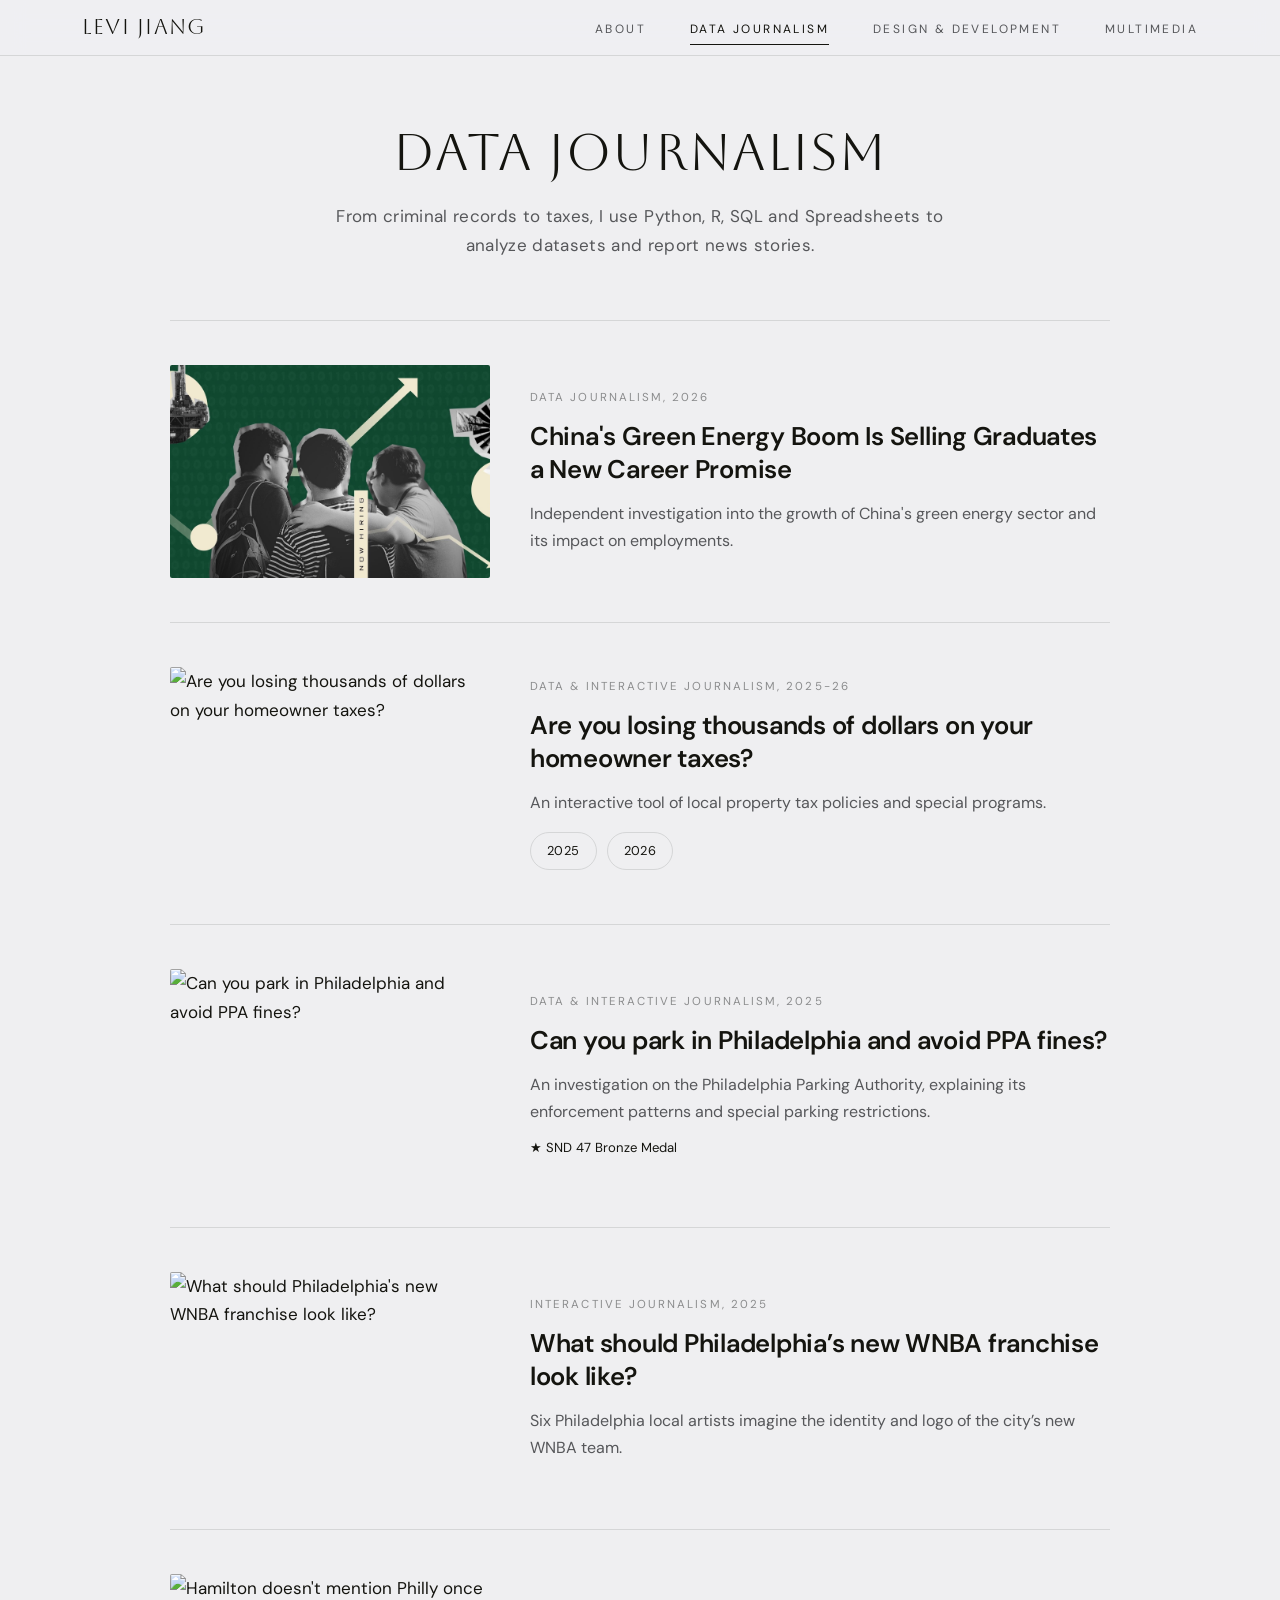
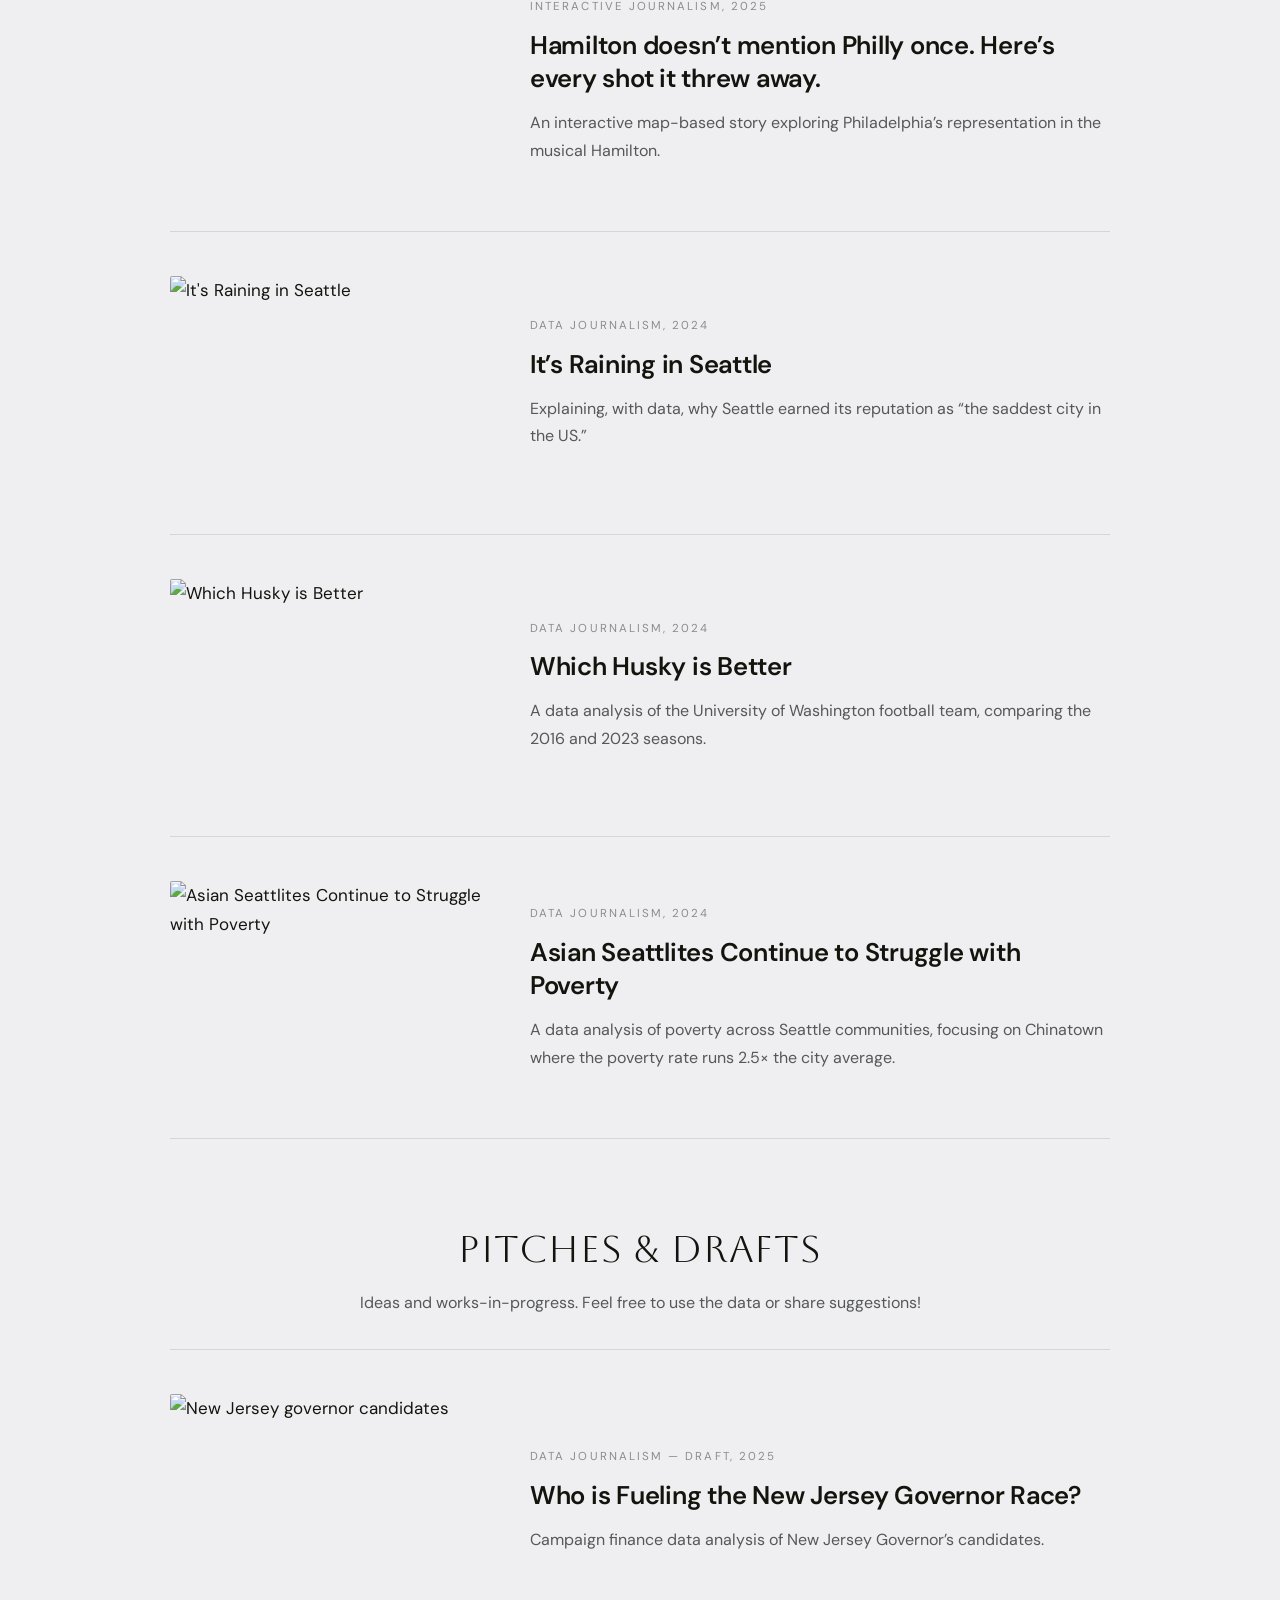
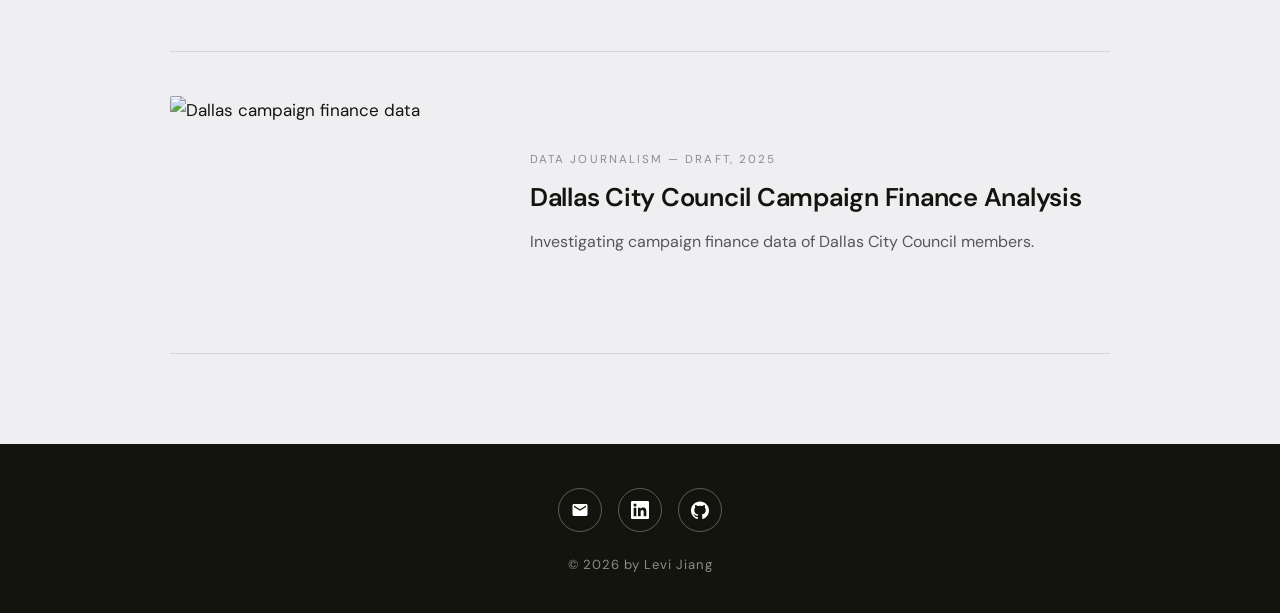
==== data-journalism.html @ f9664347 "added new story" ====
<!DOCTYPE html>
<html lang="en">
<head>
  <meta charset="UTF-8" />
  <meta name="viewport" content="width=device-width, initial-scale=1.0" />
  <title>Data Journalism — Levi Jiang</title>
  <meta name="description" content="Data journalism work by Levi Jiang." />
  <link rel="preconnect" href="https://fonts.googleapis.com" />
  <link rel="preconnect" href="https://fonts.gstatic.com" crossorigin />
  <link href="https://fonts.googleapis.com/css2?family=Aboreto&family=DM+Sans:wght@400;500;600&display=swap" rel="stylesheet" />
  <link rel="stylesheet" href="css/style.css?v=46" />
  <link rel="icon" href="assets/Pics/icon.png" type="image/x-icon">
</head>
<body>
  <header class="site-header">
    <div class="container">
      <nav class="nav">
        <a href="index.html" class="brand">Levi Jiang</a>
        <button class="nav-toggle" aria-label="Toggle menu">&#9776;</button>
        <ul class="nav-links">
          <li><a href="index.html">About</a></li>
          <li><a href="data-journalism.html" class="active">Data Journalism</a></li>
          <li><a href="design-development.html">Design &amp; Development</a></li>
          <li><a href="multimedia.html">Multimedia</a></li>
        </ul>
      </nav>
    </div>
  </header>

  <main>
    <div class="page-head">
      <div class="container">
        <!--<p class="eyebrow">Projects</p>-->
        <h1 class="display">Data Journalism</h1>
        <p class="lead">From criminal records to taxes, I use Python, R, SQL and Spreadsheets to analyze datasets and report news stories.</p>
      </div>
    </div>

    <section class="section" style="padding-top: 40px;">
      <div class="container">
        <div class="project-list">

          <article class="projects-item">
            <a class="project-thumb" href="https://levijiang.substack.com/p/chinas-green-energy-boom-is-selling" target="_blank" rel="noopener">
              <img src="assets/Pics/proj-china-green.jpg" alt="China's Green Energy Boom Is Selling Graduates a New Career Promise" />
            </a>
            <div class="project-body">
              <span class="project-tag">Data Journalism, 2026</span>
              <h3><a href="https://levijiang.substack.com/p/chinas-green-energy-boom-is-selling" target="_blank" rel="noopener">China's Green Energy Boom Is Selling Graduates a New Career Promise</a></h3>
              <p>Independent investigation into the growth of China's green energy sector and its impact on employments.</p>
            </div>
          </article>

          <article class="projects-item">
            <a class="project-thumb" href="https://www.inquirer.com/policy/inq2/philadelphia-homeowner-tax-relief-programs-savings-20250910.html-2" target="_blank" rel="noopener">
              <img src="assets/Pics/proj-taxes.jpg" alt="Are you losing thousands of dollars on your homeowner taxes?" />
            </a>
            <div class="project-body">
              <span class="project-tag">Data &amp; Interactive Journalism, 2025-26</span>
              <h3><a href="https://www.inquirer.com/policy/inq2/philadelphia-homeowner-tax-relief-programs-savings-20250910.html-2" target="_blank" rel="noopener">Are you losing thousands of dollars on your homeowner taxes?</a></h3>
              <p>An interactive tool of local property tax policies and special programs.</p>
              <div class="project-issues">
                <a href="https://www.inquirer.com/policy/inq2/philadelphia-homeowner-tax-relief-programs-savings-20250910.html-2" target="_blank" rel="noopener">2025</a>
                <a href="https://www.inquirer.com/real-estate/housing/inq2/philadelphia-property-assessment-tax-saving-program-20260731.html" target="_blank" rel="noopener">2026</a>
              </div>
            </div>
          </article>

          <article class="projects-item">
            <a class="project-thumb" href="https://www.inquirer.com/news/philadelphia/inq2/ppa-car-parking-fine-data-quiz-20250716.html" target="_blank" rel="noopener">
              <img src="assets/Pics/proj-ppa.jpg" alt="Can you park in Philadelphia and avoid PPA fines?" />
            </a>
            <div class="project-body">
              <span class="project-tag">Data &amp; Interactive Journalism, 2025</span>
              <h3><a href="https://www.inquirer.com/news/philadelphia/inq2/ppa-car-parking-fine-data-quiz-20250716.html" target="_blank" rel="noopener">Can you park in Philadelphia and avoid PPA fines?</a></h3>
              <p>An investigation on the Philadelphia Parking Authority, explaining its enforcement patterns and special parking restrictions.</p>
              <span class="award">★ SND 47 Bronze Medal</span>
            </div>
          </article>
         
          <article class="projects-item">
            <a class="project-thumb" href="https://www.inquirer.com/wnba/inq2/philly-wnba-possible-logo-designs-rage-fury-20250808.html" target="_blank" rel="noopener">
              <img src="assets/Pics/proj-wnba.jpg" alt="What should Philadelphia's new WNBA franchise look like?" />
            </a>
            <div class="project-body">
              <span class="project-tag">Interactive Journalism, 2025</span>
              <h3><a href="https://www.inquirer.com/wnba/inq2/philly-wnba-possible-logo-designs-rage-fury-20250808.html" target="_blank" rel="noopener">What should Philadelphia&rsquo;s new WNBA franchise look like?</a></h3>
              <p>Six Philadelphia local artists imagine the identity and logo of the city&rsquo;s new WNBA team.</p>
            </div>
          </article>

          <article class="projects-item">
            <a class="project-thumb" href="https://www.inquirer.com/arts/theater/inq2/hamilton-locations-philadelphia-map-history-20250904.html" target="_blank" rel="noopener">
              <img src="assets/Pics/proj-hamilton.jpg" alt="Hamilton doesn't mention Philly once" />
            </a>
            <div class="project-body">
              <span class="project-tag">Interactive Journalism, 2025</span>
              <h3><a href="https://www.inquirer.com/arts/theater/inq2/hamilton-locations-philadelphia-map-history-20250904.html" target="_blank" rel="noopener">Hamilton doesn&rsquo;t mention Philly once. Here&rsquo;s every shot it threw away.</a></h3>
              <p>An interactive map-based story exploring Philadelphia&rsquo;s representation in the musical Hamilton.</p>
            </div>
          </article>

          <article class="projects-item">
            <a class="project-thumb" href="https://lfjiang.my.canva.site/sadseattle" target="_blank" rel="noopener">
              <img src="assets/Pics/proj-seattle.jpg" alt="It's Raining in Seattle" />
            </a>
            <div class="project-body">
              <span class="project-tag">Data Journalism, 2024</span>
              <h3><a href="https://lfjiang.my.canva.site/sadseattle" target="_blank" rel="noopener">It&rsquo;s Raining in Seattle</a></h3>
              <p>Explaining, with data, why Seattle earned its reputation as &ldquo;the saddest city in the US.&rdquo;</p>
            </div>
          </article>

          <article class="projects-item">
            <a class="project-thumb" href="https://lfjiang.my.canva.site/huskies" target="_blank" rel="noopener">
              <img src="assets/Pics/proj-husky.jpg" alt="Which Husky is Better" />
            </a>
            <div class="project-body">
              <span class="project-tag">Data Journalism, 2024</span>
              <h3><a href="https://lfjiang.my.canva.site/huskies" target="_blank" rel="noopener">Which Husky is Better</a></h3>
              <p>A data analysis of the University of Washington football team, comparing the 2016 and 2023 seasons.</p>
            </div>
          </article>

          <article class="projects-item">
            <a class="project-thumb" href="https://lfjiang.wixsite.com/portfolio/seattle-communities" target="_blank" rel="noopener">
              <img src="assets/Pics/garden-seattle.jpg" alt="Asian Seattlites Continue to Struggle with Poverty" />
            </a>
            <div class="project-body">
              <span class="project-tag">Data Journalism, 2024</span>
              <h3><a href="https://lfjiang.wixsite.com/portfolio/seattle-communities" target="_blank" rel="noopener">Asian Seattlites Continue to Struggle with Poverty</a></h3>
              <p>A data analysis of poverty across Seattle communities, focusing on Chinatown where the poverty rate runs 2.5&times; the city average.</p>
            </div>
          </article>

        </div>
      </div>
    </section>

    <section class="section" style="padding-top: 0;">
      <div class="container">
        <h2 class="media-heading" style="text-align: center;">Pitches &amp; Drafts</h2>
        <p class="media-sub" style="text-align: center; max-width: 640px; margin-left: auto; margin-right: auto;">Ideas and works-in-progress. Feel free to use the data or share suggestions!</p>
        <div class="project-list">

          <article class="projects-item">
            <a class="project-thumb" href="https://djnf-data-2025.github.io/levi-jiang/" target="_blank" rel="noopener">
              <img src="assets/Pics/garden-nj.jpg" alt="New Jersey governor candidates" />
            </a>
            <div class="project-body">
              <span class="project-tag">Data Journalism &mdash; Draft, 2025</span>
              <h3><a href="https://djnf-data-2025.github.io/levi-jiang/" target="_blank" rel="noopener">Who is Fueling the New Jersey Governor Race?</a></h3>
              <p>Campaign finance data analysis of New Jersey Governor&rsquo;s candidates.</p>
            </div>
          </article>

          <article class="projects-item">
            <a class="project-thumb" href="https://ease010.github.io/DMN-data-story-proposal/" target="_blank" rel="noopener">
              <img src="assets/Pics/garden-dallas.png" alt="Dallas campaign finance data" />
            </a>
            <div class="project-body">
              <span class="project-tag">Data Journalism &mdash; Draft, 2025</span>
              <h3><a href="https://ease010.github.io/DMN-data-story-proposal/" target="_blank" rel="noopener">Dallas City Council Campaign Finance Analysis</a></h3>
              <p>Investigating campaign finance data of Dallas City Council members.</p>
            </div>
          </article>

        </div>
      </div>
    </section>
  </main>

  <footer class="site-footer">
    <div class="container">
      <div class="socials">
        <a href="mailto:lfjiang2001@gmail.com" aria-label="Email">
          <svg viewBox="0 0 24 24" fill="currentColor" aria-hidden="true"><path d="M20 4H4c-1.1 0-2 .9-2 2v12c0 1.1.9 2 2 2h16c1.1 0 2-.9 2-2V6c0-1.1-.9-2-2-2zm0 4l-8 5-8-5V6l8 5 8-5v2z"/></svg>
        </a>
        <a href="https://www.linkedin.com/in/levi-jiang/" target="_blank" rel="noopener" aria-label="LinkedIn">
          <svg viewBox="0 0 24 24" fill="currentColor" aria-hidden="true"><path d="M20.45 20.45h-3.56v-5.57c0-1.33-.02-3.04-1.85-3.04-1.85 0-2.14 1.45-2.14 2.94v5.67H9.35V9h3.41v1.56h.05c.48-.9 1.63-1.85 3.36-1.85 3.6 0 4.26 2.37 4.26 5.45v6.29zM5.34 7.43a2.07 2.07 0 110-4.14 2.07 2.07 0 010 4.14zM7.12 20.45H3.56V9h3.56v11.45zM22.22 0H1.77C.79 0 0 .77 0 1.73v20.54C0 23.22.79 24 1.77 24h20.45c.98 0 1.78-.78 1.78-1.73V1.73C24 .77 23.2 0 22.22 0z"/></svg>
        </a>
        <a href="https://github.com/EASE010" target="_blank" rel="noopener" aria-label="GitHub">
          <svg viewBox="0 0 24 24" fill="currentColor" aria-hidden="true"><path d="M12 .5C5.37.5 0 5.87 0 12.5c0 5.3 3.44 9.8 8.21 11.39.6.11.82-.26.82-.58v-2.03c-3.34.73-4.04-1.61-4.04-1.61-.55-1.39-1.34-1.76-1.34-1.76-1.09-.75.08-.73.08-.73 1.2.08 1.84 1.24 1.84 1.24 1.07 1.83 2.81 1.3 3.5.99.11-.78.42-1.31.76-1.61-2.67-.3-5.47-1.33-5.47-5.93 0-1.31.47-2.38 1.24-3.22-.13-.3-.54-1.52.11-3.18 0 0 1.01-.32 3.3 1.23a11.5 11.5 0 016 0c2.29-1.55 3.3-1.23 3.3-1.23.65 1.66.24 2.88.12 3.18.77.84 1.23 1.91 1.23 3.22 0 4.61-2.8 5.63-5.48 5.92.43.37.81 1.1.81 2.22v3.29c0 .32.22.7.83.58C20.56 22.3 24 17.8 24 12.5 24 5.87 18.63.5 12 .5z"/></svg>
        </a>
      </div>
      <div class="footer-bottom">&copy; 2026 by Levi Jiang</div>
    </div>
  </footer>

  <script src="js/main.js?v=11"></script>
</body>
</html>
---- css/style.css ----
:root {
  --bg: #efeff1;        /* newsprint paper gray/
  --bg-soft: #e2e3e4;   /* slightly deeper gray for contrasting sections */
  --ink: #14140f;
  --muted: #8b8c8d;
  --muted-dark: #56575a;
  --line: #d5d6d7;
  --maxw: 1180px;
  --display: "Aboreto", "Times New Roman", serif;
  --sans: "DM Sans", -apple-system, BlinkMacSystemFont, "Segoe UI", Roboto, sans-serif;
  --body: "DM Sans", -apple-system, BlinkMacSystemFont, "Segoe UI", Roboto, sans-serif;
}

* { box-sizing: border-box; margin: 0; padding: 0; }
html { scroll-behavior: smooth; }
body {
  background: var(--bg);
  color: var(--ink);
  font-family: var(--body);
  font-size: 17px;
  line-height: 1.7;
  -webkit-font-smoothing: antialiased;
}
img { max-width: 100%; display: block; }
a { color: inherit; text-decoration: none; }

.container { max-width: var(--maxw); margin: 0 auto; padding: 0 32px; }

h1, h2, h3 { font-weight: 400; line-height: 1.05; }
.display { font-family: var(--display); letter-spacing: 0.01em; }

.eyebrow {
  font-family: var(--sans);
  font-size: 0.82rem;
  letter-spacing: 0.28em;
  text-transform: uppercase;
  color: var(--muted);
  font-weight: 400;
}
.muted { color: var(--muted); }

/* ---------- Buttons ---------- */
.btn {
  display: inline-flex; align-items: center; gap: 10px;
  padding: 15px 40px;
  font-family: var(--sans);
  font-weight: 400;
  font-size: 0.9rem;
  letter-spacing: 0.14em;
  text-transform: uppercase;
  border: 1px solid var(--ink);
  background: transparent;
  color: var(--ink);
  transition: all .22s ease;
  cursor: pointer;
}
.btn:hover { background: var(--ink); color: #fff; }

/* ---------- Header ---------- */
.site-header {
  position: sticky; top: 0; z-index: 50;
  background: rgba(239, 239, 242, 0.85);
  backdrop-filter: saturate(180%) blur(12px);
  border-bottom: 1px solid var(--line);
}
.nav { display: flex; align-items: center; justify-content: space-between; height: 55px; }
.brand { font-family: var(--display); font-size: 1.3rem; letter-spacing: 0.06em; color: var(--ink); }
.nav-links { display: flex; gap: 44px; list-style: none; align-items: center; }
.nav-links a {
  font-family: var(--sans);
  font-size: 0.75rem; font-weight: 400;
  letter-spacing: 0.2em; text-transform: uppercase;
  color: var(--muted-dark); position: relative; padding: 8px 0;
  transition: color .2s ease;
}
.nav-links a:hover { color: var(--ink); }
.nav-links a.active { color: var(--ink); }
.nav-links a.active::after {
  content: ""; position: absolute; left: 0; right: 0; bottom: 0;
  height: 1.5px; background: var(--ink);
}
.nav-toggle { display: none; background: none; border: none; font-size: 1.6rem; cursor: pointer; color: var(--ink); line-height: 1; }

/* ---------- Hero (full-width "Hi" video) ---------- */
.hero {
  position: relative;
  min-height: calc(100vh - 84px);
  display: flex; align-items: center; justify-content: center;
  padding: 0;
}
.hero-video {
  width: 100%;
  max-width: 1200px;
  aspect-ratio: 16 / 9;
  object-fit: contain;
  display: block;
  background: var(--bg);
  /* video has a white background; multiply lets the paper-gray page show
     through the white while keeping the black "Hi" — so it blends in */
  mix-blend-mode: multiply;
  /* desaturate so the hand/sphere match the black & white page */
  filter: grayscale(100%);
}
.scroll-cue {
  position: absolute; left: 50%; bottom: 26px; transform: translateX(-50%);
  font-family: var(--sans); font-size: 0.7rem; letter-spacing: 0.24em; text-transform: uppercase;
  color: var(--muted); display: flex; flex-direction: column; align-items: center; gap: 8px;
  animation: bob 2s ease-in-out infinite;
}
.scroll-cue::after { content: ""; width: 1px; height: 34px; background: var(--muted); }
@keyframes bob { 0%,100%{ transform: translateX(-50%) translateY(0);} 50%{ transform: translateX(-50%) translateY(6px);} }

/* ---------- Intro block ---------- */
.intro { padding: 0px 0 100px; text-align: left; }
/* Only the name + role stay centered; everything below reads left-aligned */
.intro h1,
.intro .role { text-align: center; }
.intro h1 { font-family: var(--display); font-size: clamp(3rem, 7vw, 5.4rem); letter-spacing: 0em; margin-bottom: 24px; }
/* "I'm" sits small, inline, at the baseline of the big name */
.intro .im { font-family: var(--sans); font-size: 0.26em; letter-spacing: 0.06em; color: var(--muted-dark); vertical-align: baseline; margin-right: 0.15em; }
.intro .role { font-family: var(--sans); font-size: clamp(1.05rem, 1.5vw, 1.35rem); letter-spacing: 0.04em; margin-bottom: 40px; }
/* Cap the width and center it — a comfortable column on desktop that shrinks
   to fit any screen (no fixed side margins that break on mobile) */
.intro-prev { max-width: 760px; margin: 0 auto; }
.intro-prev p { color: var(--muted-dark); font-size: 1.02rem; line-height: 1.7; margin-bottom: 1.5rem; }
.intro-prev .label { font-family: var(--body); letter-spacing: normal; text-transform: none; font-size: 1.02rem; color: var(--muted-dark); margin-bottom: 6px; }
.prev-list { list-style: disc; padding-left: 1.5em; margin: 0; }
.prev-list li { color: var(--muted-dark); font-size: 1.02rem; line-height: 1.7; }
.intro .btn { display: flex; width: fit-content; margin: 48px auto 0; }

/* ---------- Portrait parallax ---------- */
.portrait-reveal {
  position: relative;
  height: 91vh;
  min-height: 460px;
  background-image: url("../assets/Pics/portrait.jpg");
  background-repeat: no-repeat;
  background-position: center center;
  background-size: cover;
  /* Simple parallax: the photo stays fixed to the viewport while the section
     scrolls over it — GPU-smooth, no JavaScript, no jump */
  background-attachment: fixed;
}
/* background-attachment:fixed is unreliable on touch devices, so there the
   photo just scrolls normally as a plain cover image */
@media (max-width: 768px) {
  .portrait-reveal { height: 56vh; min-height: 340px; background-attachment: scroll; }
}

/* ---------- Projects preview ---------- */
.projects-preview {
  padding: 80px 0;
  background: var(--bg);
  text-align: center;
}
.projects-preview .display {
  font-size: clamp(2.6rem, 6vw, 4rem);
  line-height: 1;
  letter-spacing: 0.04em;
  margin-bottom: 60px;
}
.projects-preview .lead { font-family: var(--sans); font-size: 1.15rem; letter-spacing: 0.01em; color: var(--ink); margin: 0 auto 68px; }

.areas { display: grid; grid-template-columns: repeat(3, 1fr); gap: 48px; margin-bottom: 64px; }
.area { display: flex; flex-direction: column; align-items: center; }
.area-img {
  width: 150px; height: 150px;
  border-radius: 50%;
  object-fit: cover;
  /*filter: grayscale(100%);*/
  margin-bottom: 28px;
}
.area-title {
  font-family: var(--display);
  font-size: 1.5rem;
  letter-spacing: 0.06em;
  color: var(--muted);
  margin-bottom: 22px;
}
.area p { font-family: var(--sans); color: var(--ink); font-size: 1rem; line-height: 1.7; max-width: 300px; }
.area-more { display: inline-block; margin-top: 22px; font-family: var(--sans); font-size: 0.78rem; letter-spacing: 0.14em; text-transform: uppercase; color: var(--ink); border-bottom: 1px solid var(--ink); padding-bottom: 3px; transition: opacity .2s ease; }
.area-more:hover { opacity: 0.5; }

/* award line inside a Garden-style card */
.projects-item .award { display: block; margin-top: 12px; font-family: var(--sans); font-size: 0.82rem; color: var(--ink); }

/* A row of "issue" links for a project with multiple deliverables (e.g. MoCA) */
.project-issues { display: flex; flex-wrap: wrap; gap: 10px; margin-top: 16px; }
.project-issues a {
  font-family: var(--sans);
  font-size: 0.8rem;
  letter-spacing: 0.03em;
  padding: 7px 16px;
  border: 1px solid var(--line);
  border-radius: 100px;
  color: var(--ink);
  transition: background .18s ease, border-color .18s ease, color .18s ease;
}
.project-issues a:hover { background: var(--ink); border-color: var(--ink); color: #fff; }

@media (max-width: 768px) {
  .areas { grid-template-columns: 1fr; gap: 56px; }
}

/* ---------- Generic page head ---------- */
.page-head { padding: 70px 0 20px; text-align: center; }
.page-head .eyebrow { display: block; margin-bottom: 22px; }
.page-head h1 { font-family: var(--display); font-size: clamp(3rem, 4vw, 5rem); letter-spacing: 0.02em; }
.page-head .page-sub { font-family: var(--sans); color: var(--muted); letter-spacing: 0.06em; margin-top: 16px; }
.page-head .lead { font-family: var(--sans); color: var(--muted-dark); max-width: 640px; margin: 22px auto 0; letter-spacing: 0.02em; }

/* ---------- Garden ---------- */
.project-list { max-width: 940px; margin: 0 auto; display: flex; flex-direction: column; }
.projects-item { display: grid; grid-template-columns: 320px 1fr; gap: 40px; align-items: center; padding: 44px 0; border-top: 1px solid var(--line); }
.projects-item:last-child { border-bottom: 1px solid var(--line); }
.project-thumb { display: block; overflow: hidden; border-radius: 2px; }
.project-thumb img {
  width: 100%; aspect-ratio: 3 / 2; object-fit: cover;
  transition: filter .4s ease, transform .5s ease;
}
/* Only on devices that can hover (laptops/desktops): start black & white, then
   reveal colour + zoom on hovering the picture or the headline. Touch devices
   have no hover, so they just show the images in full colour. */
@media (hover: hover) {
  .project-thumb img { /*filter: grayscale(100%); */}
  .project-thumb:hover img,
  .projects-item:has(h3 a:hover) .project-thumb img { filter: grayscale(0%); transform: scale(1.04); }
}
.project-tag { font-family: var(--sans); font-size: 0.72rem; letter-spacing: 0.18em; text-transform: uppercase; color: var(--muted); display: block; margin-bottom: 12px; }
.projects-item h3 { font-family: var(--body); font-weight: 600; font-size: clamp(1.3rem, 2.2vw, 1.6rem); line-height: 1.3; letter-spacing: -0.01em; margin-bottom: 14px; }
.projects-item h3 a:hover { text-decoration: underline; text-underline-offset: 3px; }
.projects-item p { color: var(--muted-dark); font-size: 1rem; line-height: 1.7; }
@media (max-width: 768px) {
  .projects-item { grid-template-columns: 1fr; gap: 20px; padding: 32px 0; }
}

/* ---------- Multimedia page ---------- */
.media-section { padding: 60px 0; }
.media-section + .media-section { border-top: 1px solid var(--line); }
.media-heading { font-family: var(--display); font-size: clamp(1.7rem, 3.5vw, 2.4rem); letter-spacing: 0.02em; margin-bottom: 8px; }
.media-sub { font-family: var(--sans); color: var(--muted-dark); font-size: 1rem; margin-bottom: 32px; margin-top: 20px; max-width: 90%; }

/* Photography — masonry columns */
.photo-grid { columns: 4 200px; column-gap: 14px; }
.photo-grid > * { width: 100%; margin: 0 0 16px; border-radius: 3px; break-inside: avoid; display: block; overflow: hidden; background: var(--bg-soft); }
.photo-grid img { width: 100%; height: auto; display: block; }

/* Graphics — masonry (charts/maps shown in full, never cropped) */
.gfx-grid { columns: 4; column-gap: 14px; }
.gfx-grid > * { display: block; break-inside: avoid; margin: 0 0 14px; overflow: hidden; border-radius: 3px; border: 1px solid var(--line); background: var(--bg-soft); }
.gfx-grid img { width: 100%; height: auto; display: block; }
@media (max-width: 1000px) { .gfx-grid { columns: 3; } }
@media (max-width: 720px) { .gfx-grid { columns: 2; } }

/* Podcast episode list */
.podcast-list { list-style: none; max-width: 820px; margin: 0; }
.podcast-list li { border-top: 1px solid var(--line); }
.podcast-list li:last-child { border-bottom: 1px solid var(--line); }
.podcast-list a {
  display: flex; align-items: center;
  padding: 16px 6px;
  font-family: var(--sans); font-size: 1.02rem; line-height: 1.4; color: var(--ink);
  transition: color .18s ease, padding-left .18s ease;
}
.podcast-list a:hover { color: var(--muted-dark); padding-left: 12px; }

@media (max-width: 640px) {
  .photo-grid { columns: 2 140px; }
  .gfx-grid { columns: 2; }
}

/* ---------- Section shell ---------- */
.section { padding: 90px 0; }

/* ---------- Footer ---------- */
.site-footer { background: var(--ink); color: #fff; padding: 44px 0 36px; text-align: center; }
.socials { display: flex; gap: 16px; justify-content: center; }
.socials a { width: 44px; height: 44px; display: inline-flex; align-items: center; justify-content: center; border: 1px solid rgba(255,255,255,.3); border-radius: 50%; color: #fff; transition: all .2s ease; }
.socials a:hover { background: #fff; border-color: #fff; color: var(--ink); transform: translateY(-2px); }
.socials svg { width: 18px; height: 18px; }
.footer-bottom { margin-top: 22px; font-family: var(--sans); font-size: 0.82rem; letter-spacing: 0.06em; color: rgba(255,255,255,.5); }

/* ---------- Responsive ---------- */
@media (max-width: 640px) {
  .nav-toggle { display: block; }
  .nav-links {
    position: absolute; top: 55px; left: 0; right: 0;
    flex-direction: column; gap: 0; align-items: stretch;
    background: var(--bg); border-bottom: 1px solid var(--line);
    padding: 8px 0; display: none;
  }
  .nav-links.open { display: flex; }
  .nav-links a { padding: 14px 32px; }
  .nav-links a.active::after { display: none; }
  .hero { min-height: 60vh; }
  .intro { padding: 24px 0 80px; }
  .projects-preview { padding: 90px 0; }
  .section { padding: 64px 0; }
}
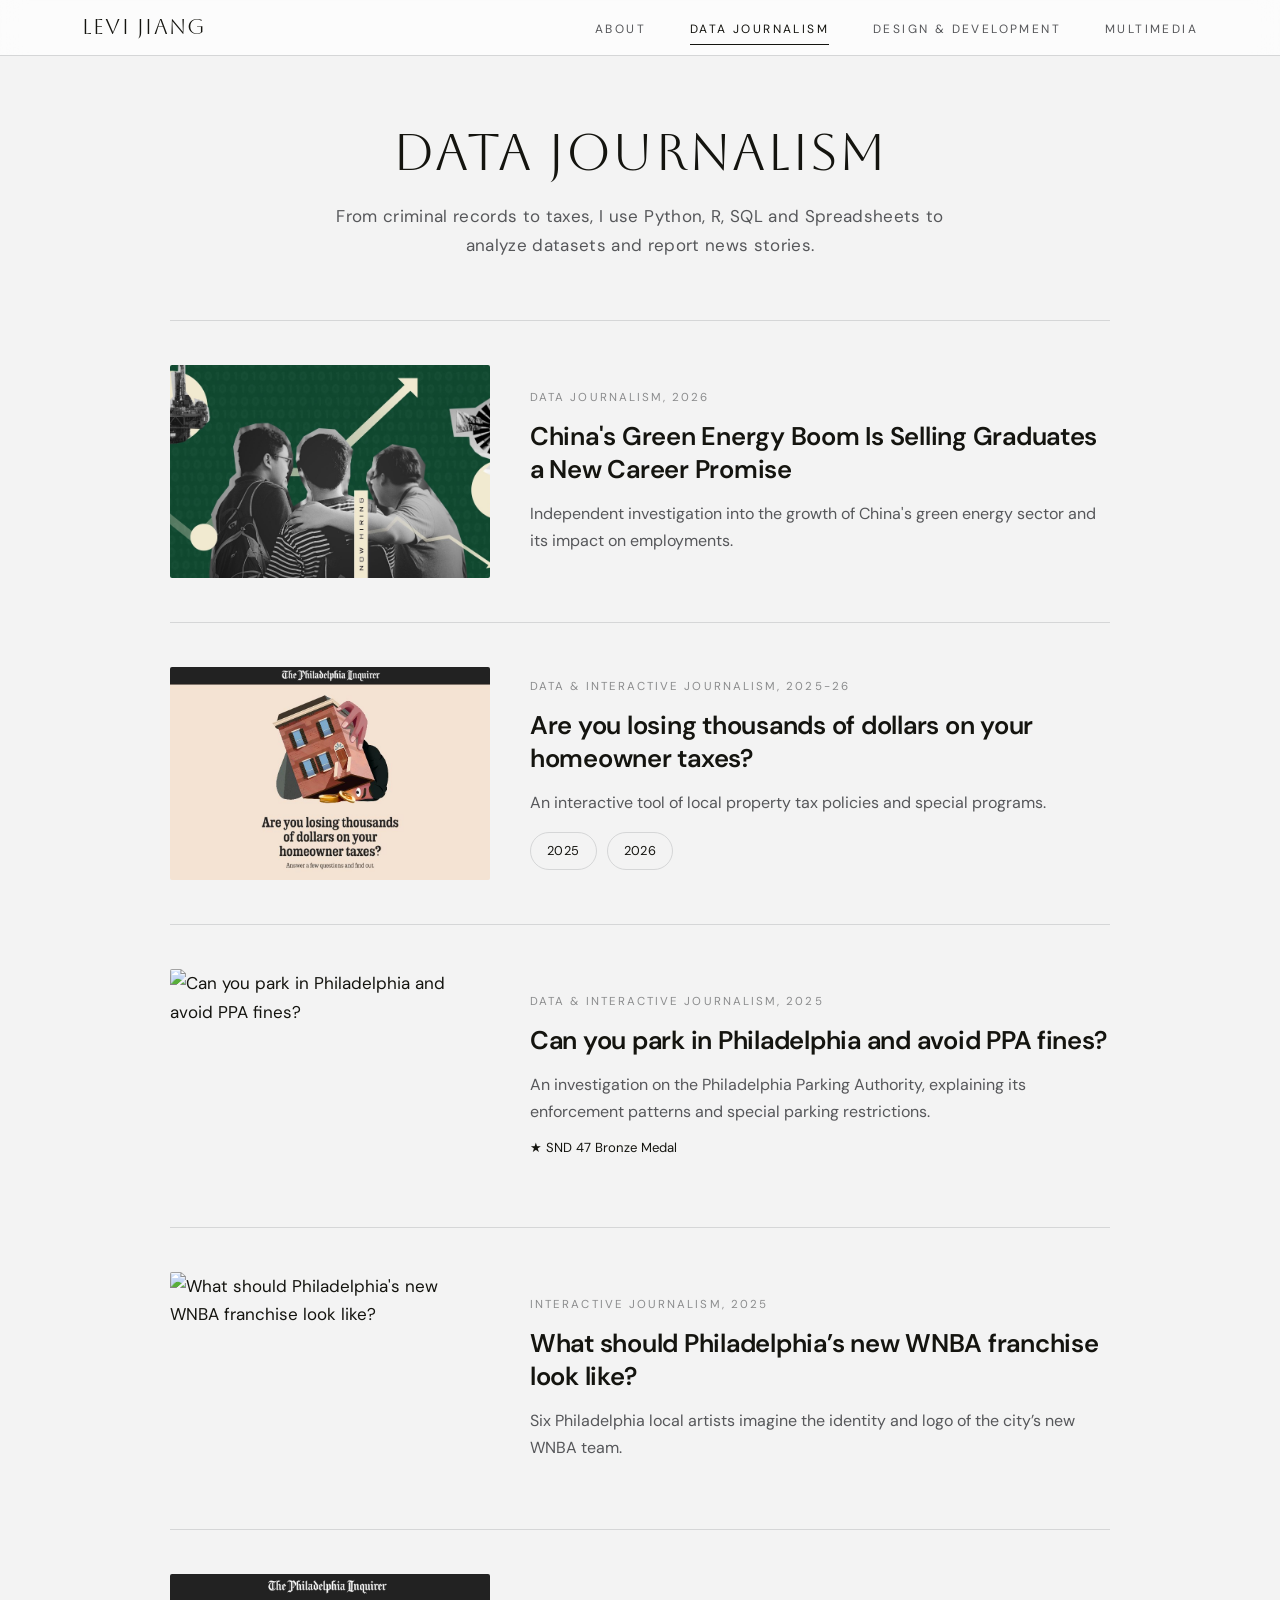
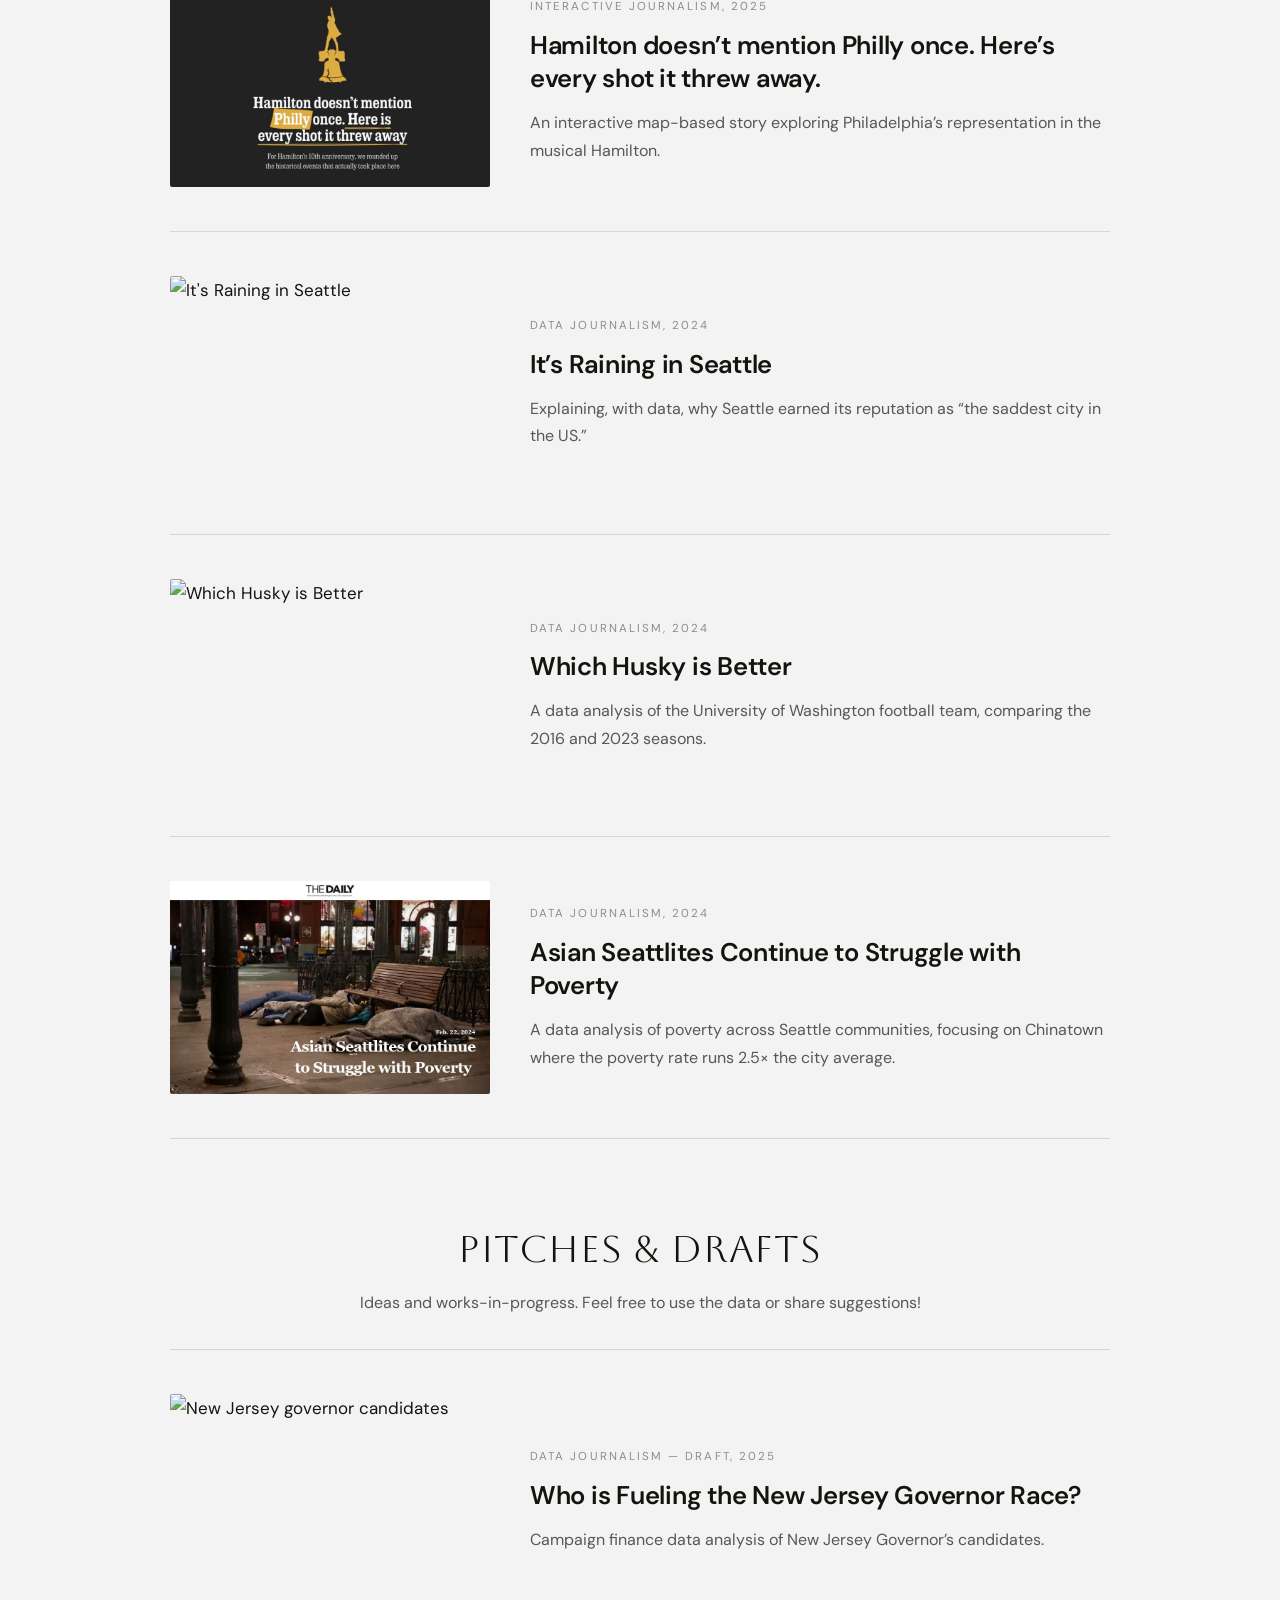
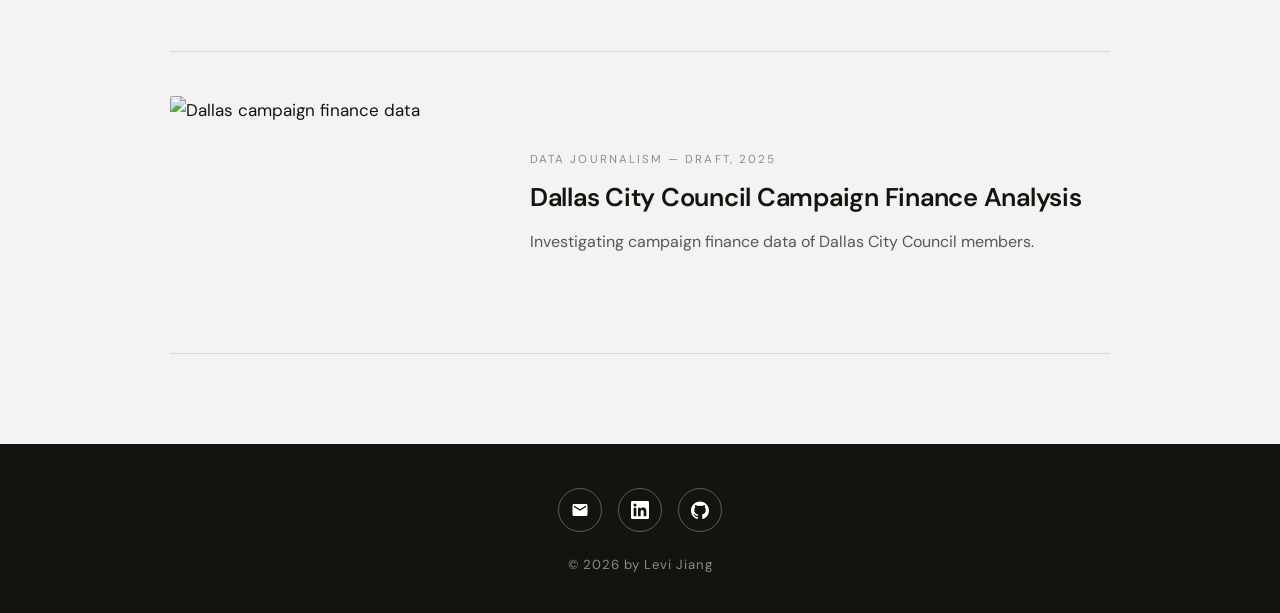
==== commit e66a1e20: "changed some thumbnails" ====
--- a/data-journalism.html
+++ b/data-journalism.html
@@ -8,7 +8,7 @@
   <link rel="preconnect" href="https://fonts.googleapis.com" />
   <link rel="preconnect" href="https://fonts.gstatic.com" crossorigin />
   <link href="https://fonts.googleapis.com/css2?family=Aboreto&family=DM+Sans:wght@400;500;600&display=swap" rel="stylesheet" />
-  <link rel="stylesheet" href="css/style.css?v=46" />
+  <link rel="stylesheet" href="css/style.css?v=47" />
   <link rel="icon" href="assets/Pics/icon.png" type="image/x-icon">
 </head>
 <body>
@@ -124,7 +124,7 @@
 
           <article class="projects-item">
             <a class="project-thumb" href="https://lfjiang.wixsite.com/portfolio/seattle-communities" target="_blank" rel="noopener">
-              <img src="assets/Pics/garden-seattle.jpg" alt="Asian Seattlites Continue to Struggle with Poverty" />
+              <img src="assets/Pics/proj-asians.jpg" alt="Asian Seattlites Continue to Struggle with Poverty" />
             </a>
             <div class="project-body">
               <span class="project-tag">Data Journalism, 2024</span>
--- a/css/style.css
+++ b/css/style.css
@@ -1,5 +1,5 @@
 :root {
-  --bg: #efeff1;        /* newsprint paper gray/
+  --bg: #f3f3f3;        /* newsprint paper gray/
   --bg-soft: #e2e3e4;   /* slightly deeper gray for contrasting sections */
   --ink: #14140f;
   --muted: #8b8c8d;
@@ -59,7 +59,7 @@
 /* ---------- Header ---------- */
 .site-header {
   position: sticky; top: 0; z-index: 50;
-  background: rgba(239, 239, 242, 0.85);
+  background: rgba(253, 253, 253, 0.85);
   backdrop-filter: saturate(180%) blur(12px);
   border-bottom: 1px solid var(--line);
 }
@@ -96,10 +96,8 @@
   display: block;
   background: var(--bg);
   /* video has a white background; multiply lets the paper-gray page show
-     through the white while keeping the black "Hi" — so it blends in */
+     through the white while keeping the coloured content — so it blends in */
   mix-blend-mode: multiply;
-  /* desaturate so the hand/sphere match the black & white page */
-  filter: grayscale(100%);
 }
 .scroll-cue {
   position: absolute; left: 50%; bottom: 26px; transform: translateX(-50%);
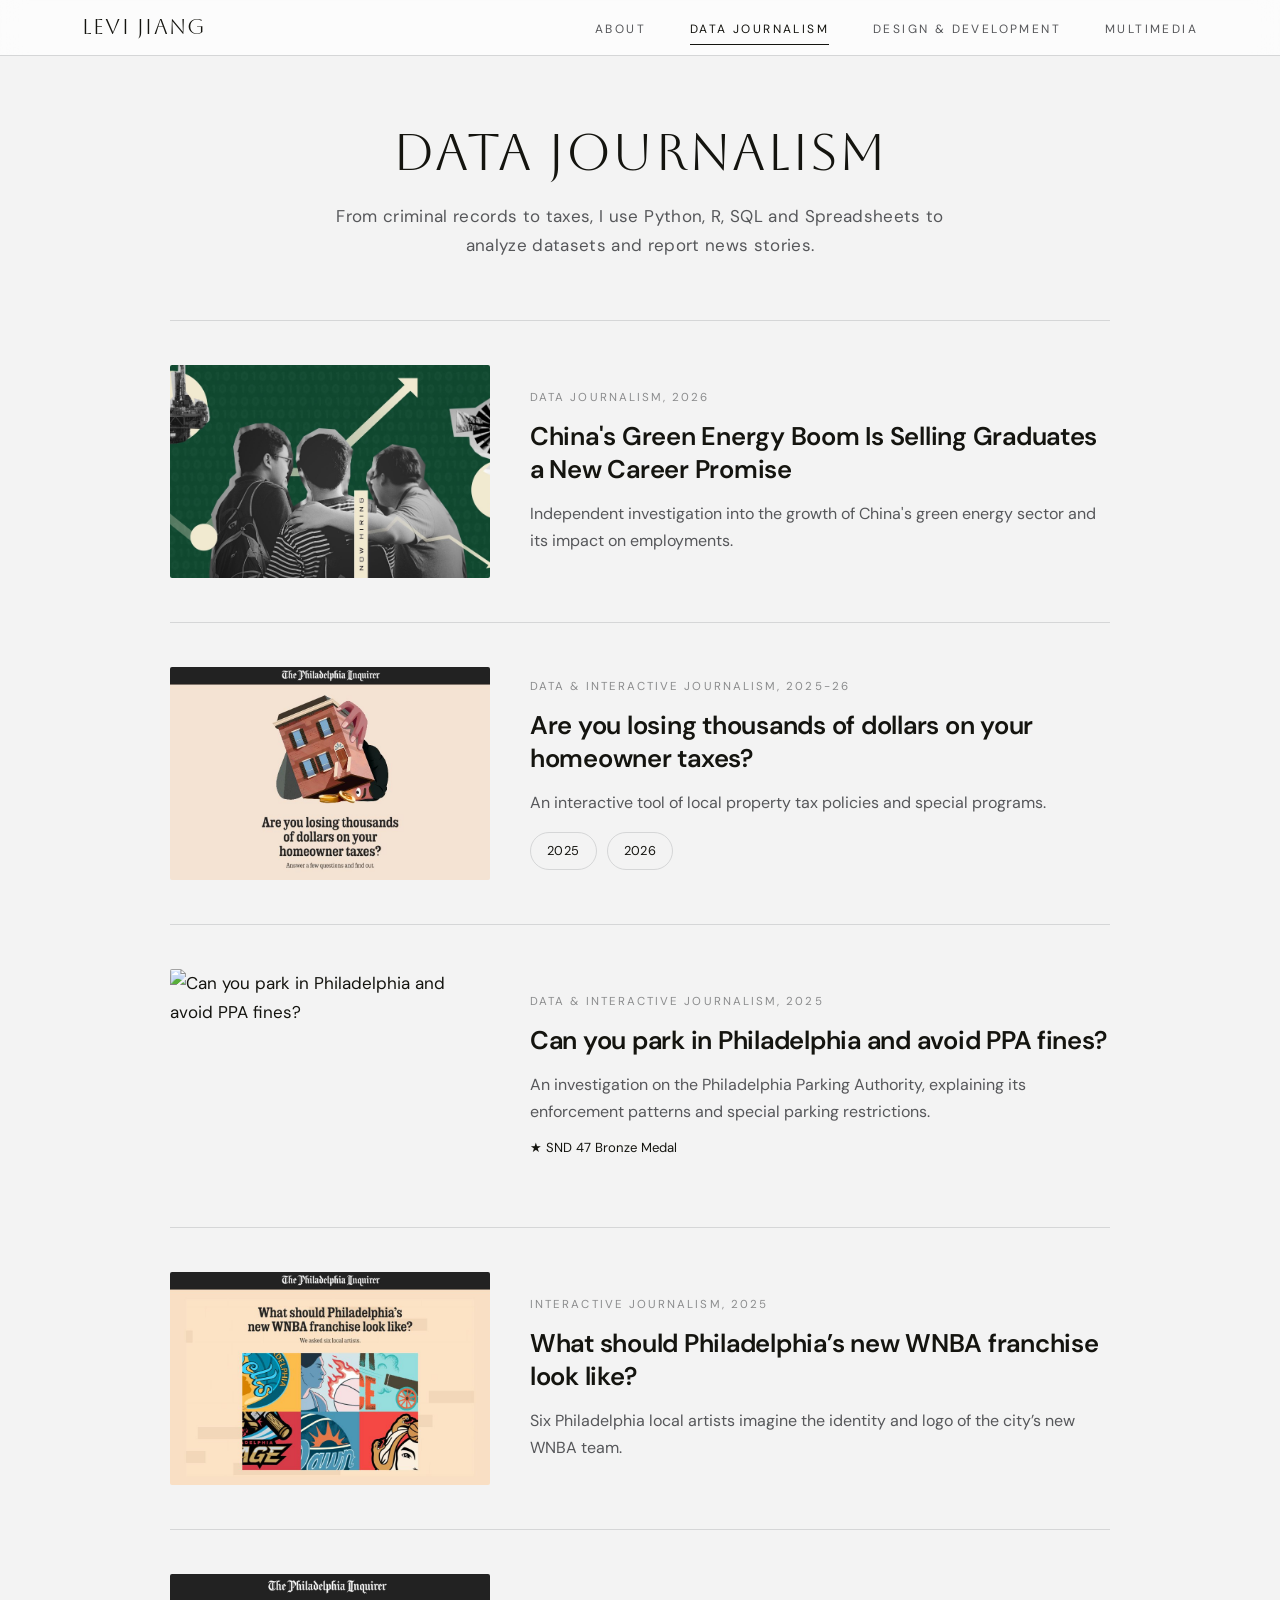
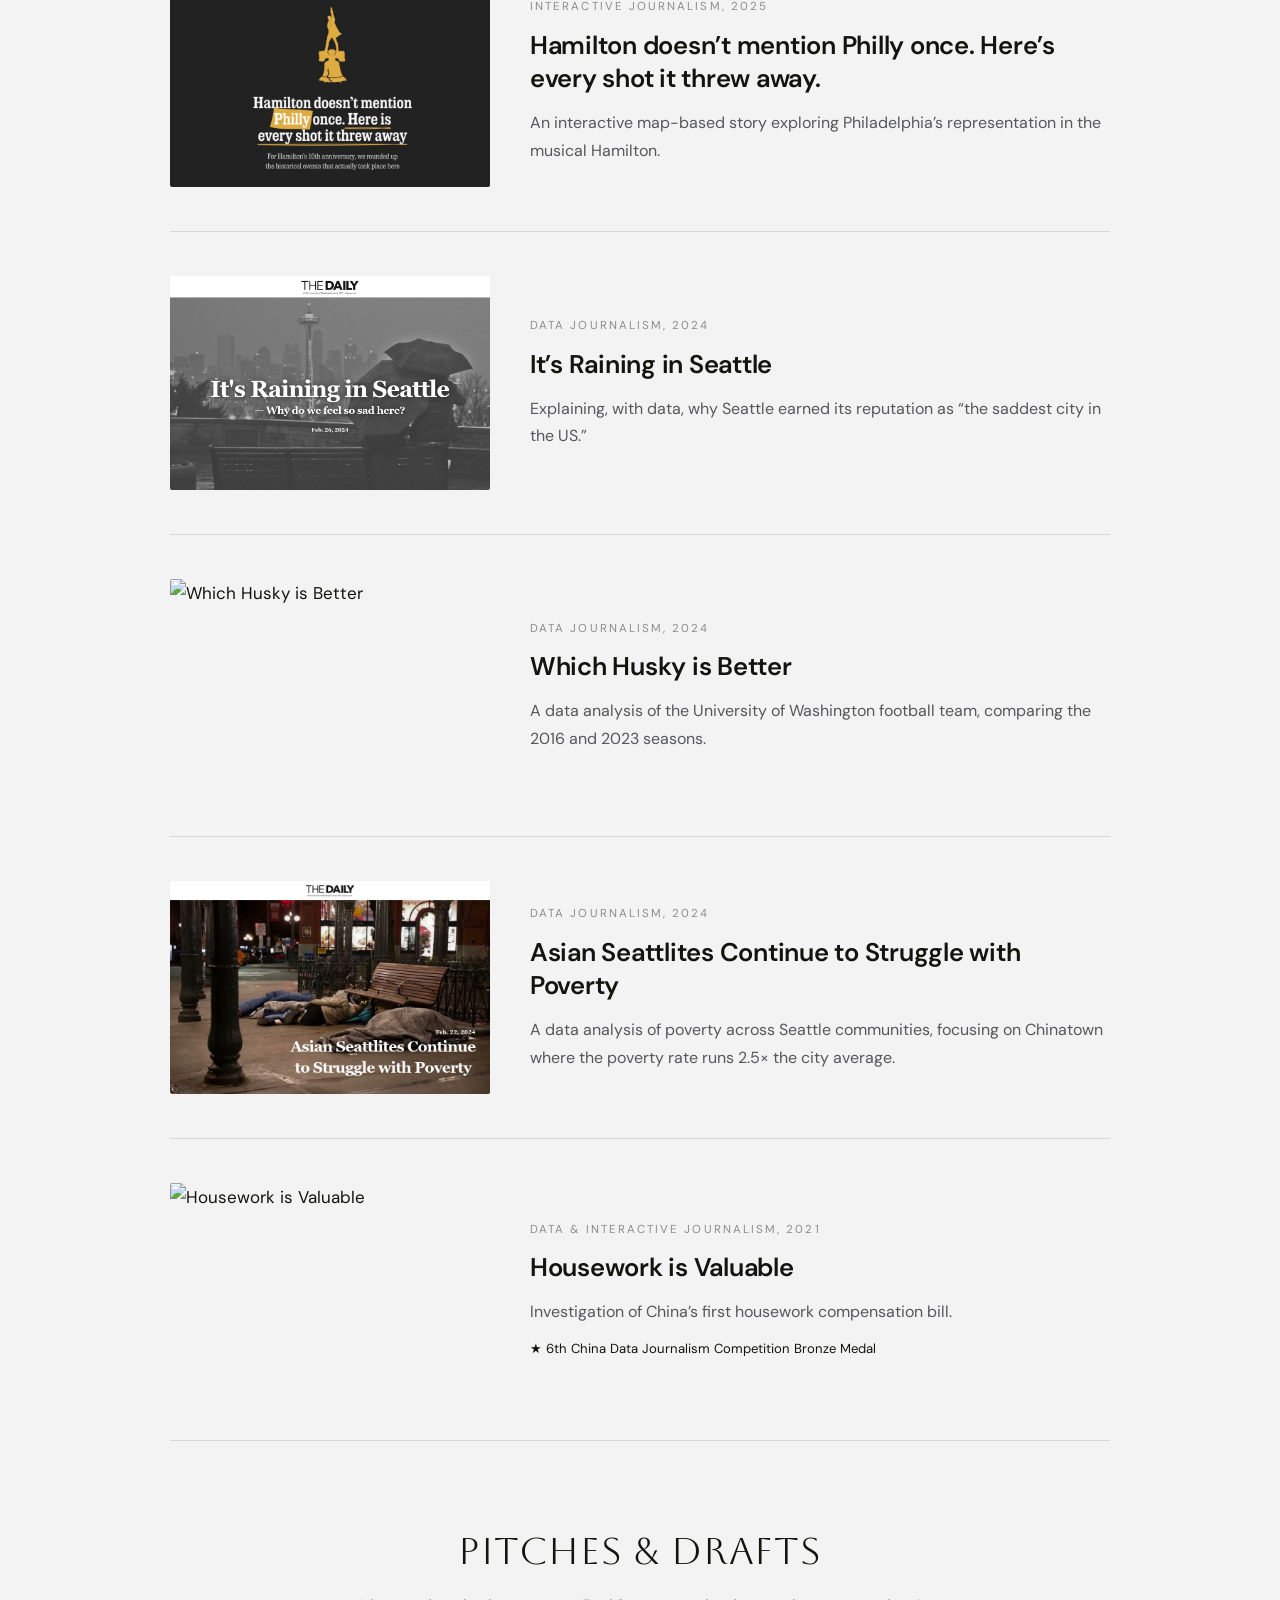
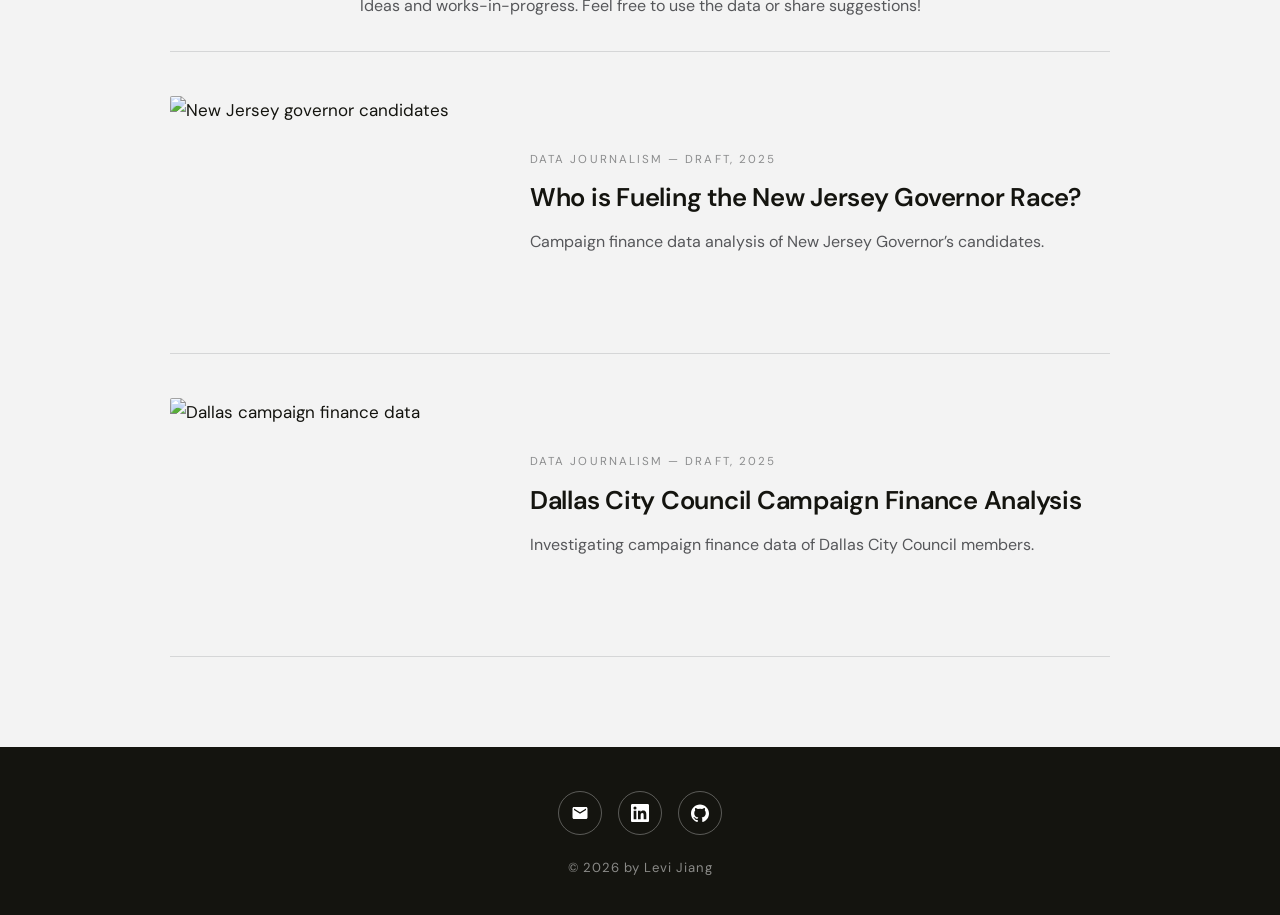
==== commit d92398b9: "changed thumbnails" ====
--- a/data-journalism.html
+++ b/data-journalism.html
@@ -133,6 +133,18 @@
             </div>
           </article>
 
+          <article class="projects-item">
+            <a class="project-thumb" href="https://ease010.github.io/indexen.html" target="_blank" rel="noopener">
+              <img src="assets/Pics/proj-housework.jpg" alt="Housework is Valuable" />
+            </a>
+            <div class="project-body">
+              <span class="project-tag">Data &amp; Interactive Journalism, 2021</span>
+              <h3><a href="https://ease010.github.io/indexen.html" target="_blank" rel="noopener">Housework is Valuable</a></h3>
+              <p>Investigation of China&rsquo;s first housework compensation bill.</p>
+              <span class="award">★ 6th China Data Journalism Competition Bronze Medal</span>
+            </div>
+          </article>
+
         </div>
       </div>
     </section>
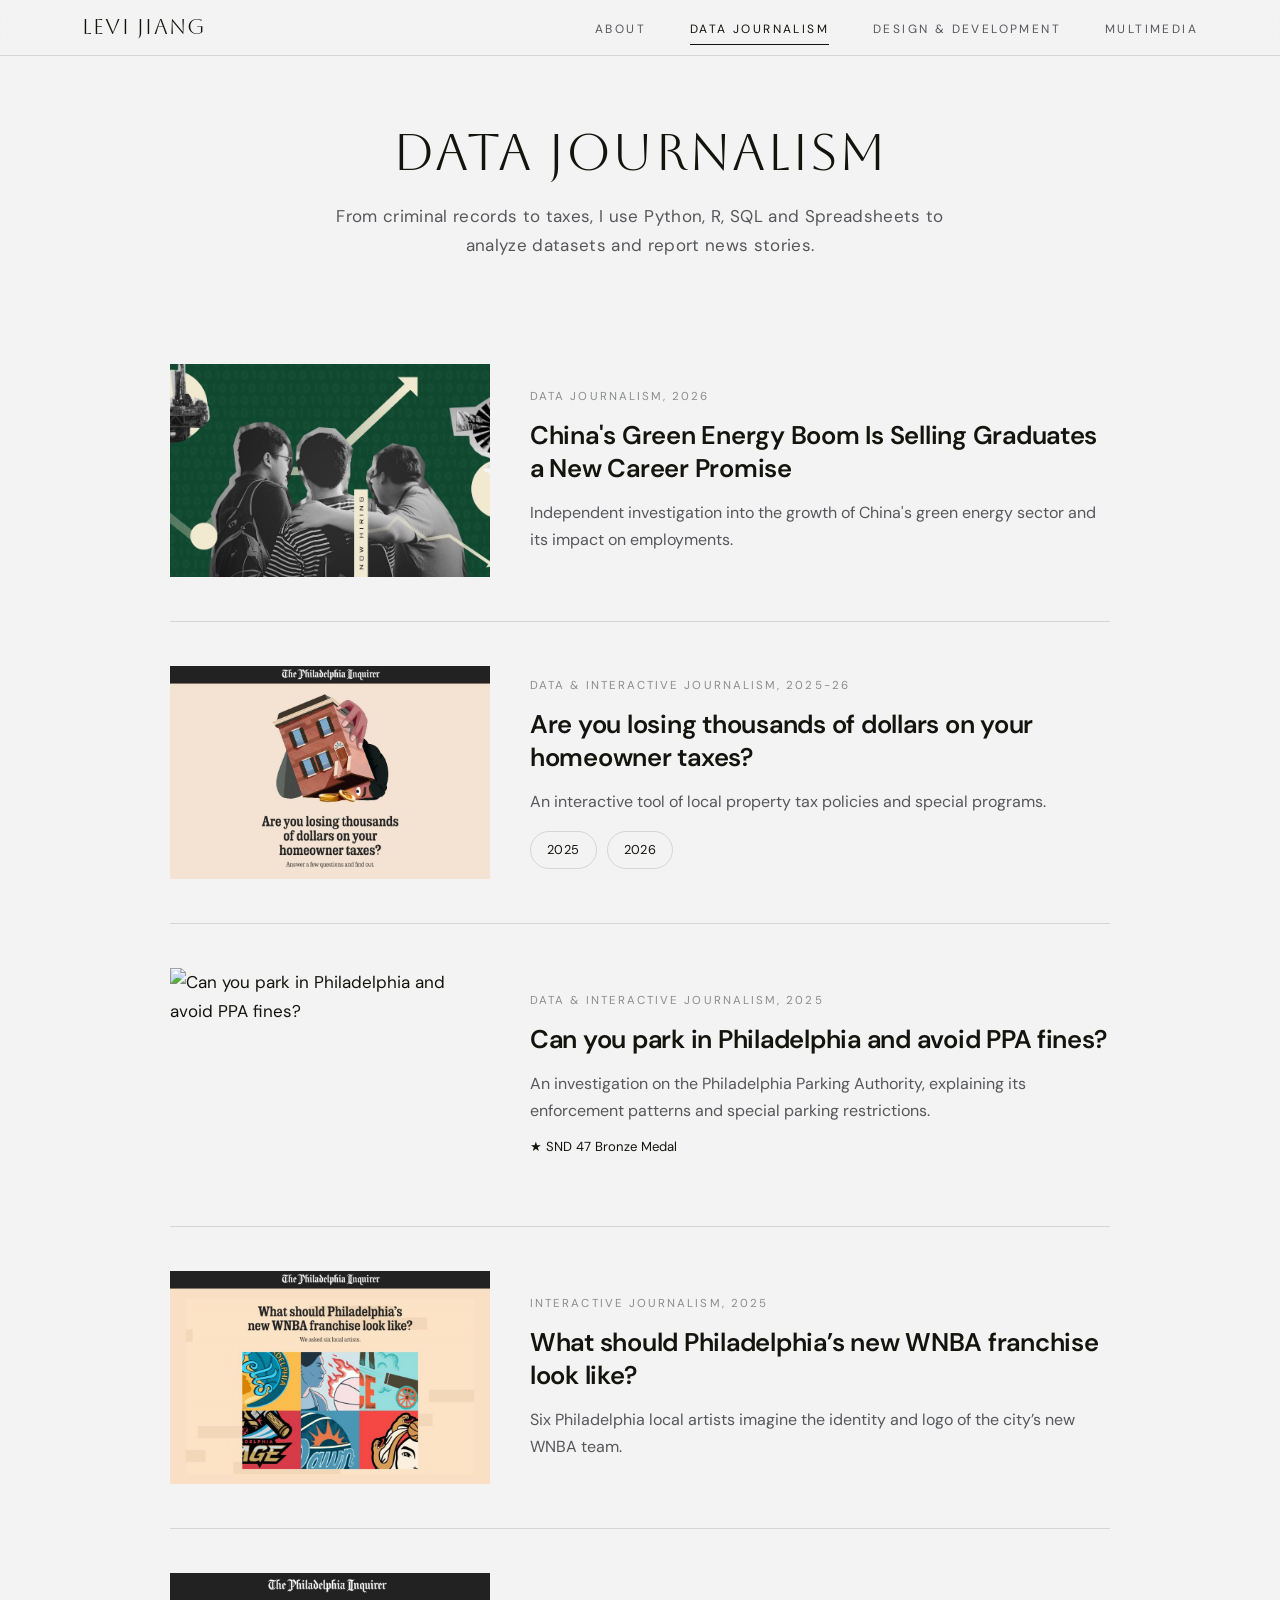
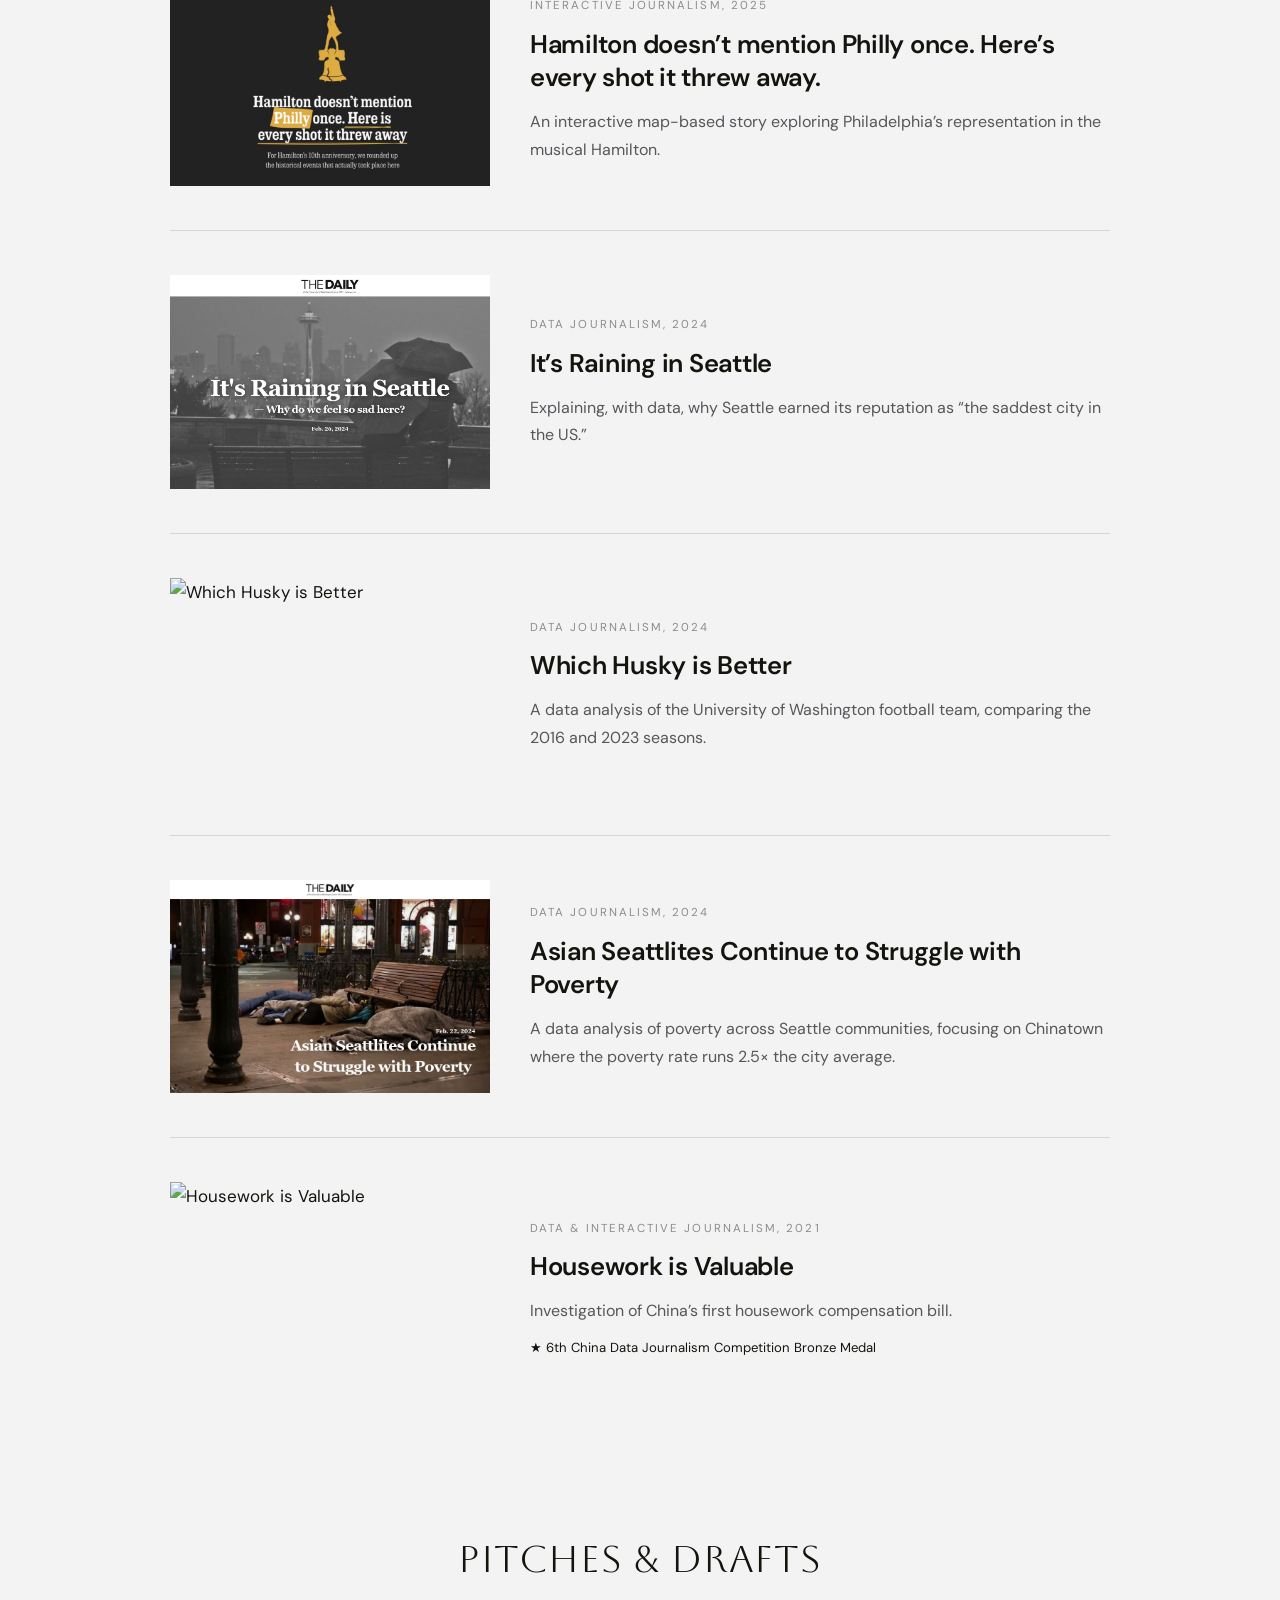
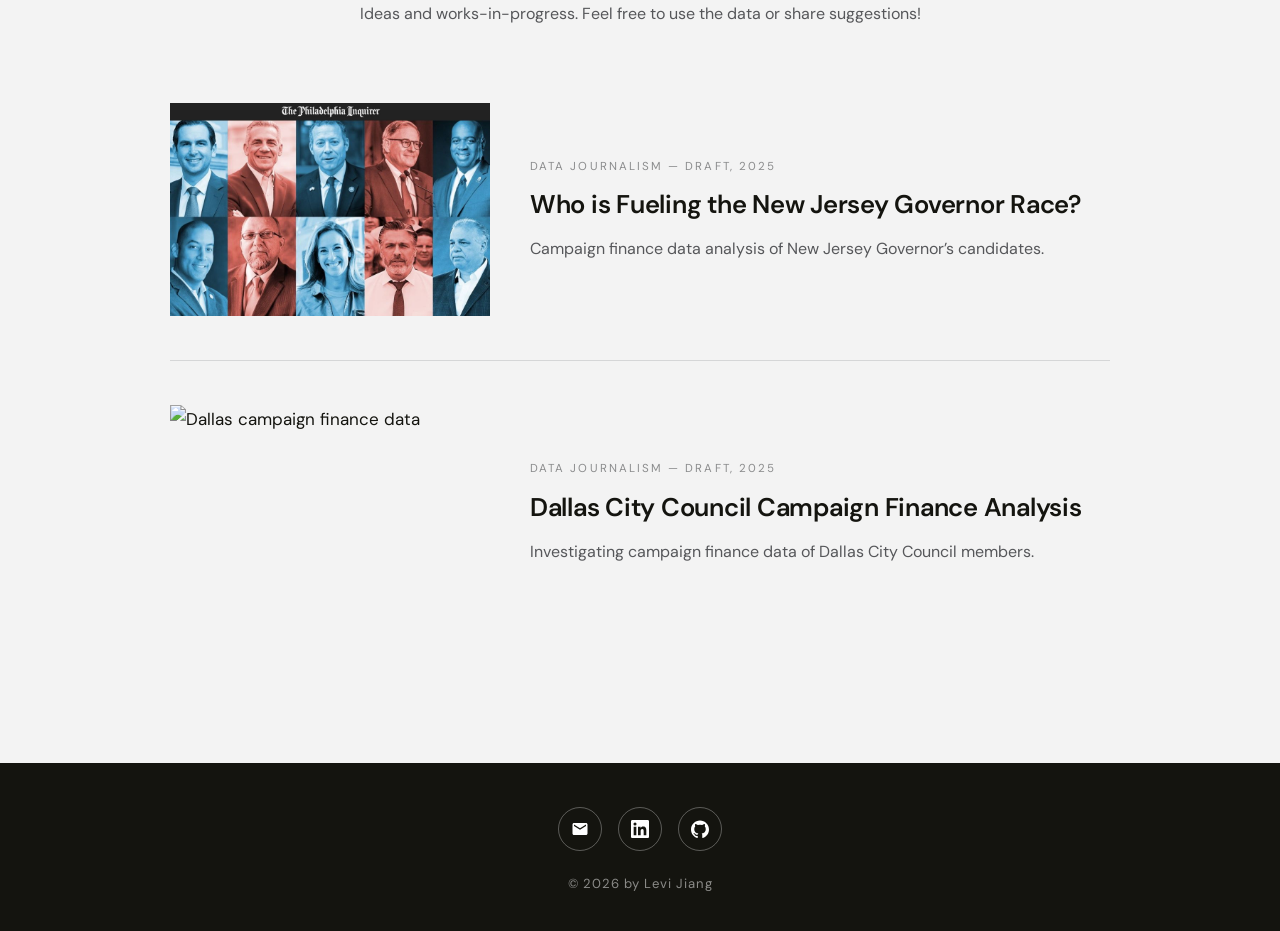
==== commit 6bdd09ee: "updated multimedia page" ====
--- a/data-journalism.html
+++ b/data-journalism.html
@@ -8,7 +8,7 @@
   <link rel="preconnect" href="https://fonts.googleapis.com" />
   <link rel="preconnect" href="https://fonts.gstatic.com" crossorigin />
   <link href="https://fonts.googleapis.com/css2?family=Aboreto&family=DM+Sans:wght@400;500;600&display=swap" rel="stylesheet" />
-  <link rel="stylesheet" href="css/style.css?v=47" />
+  <link rel="stylesheet" href="css/style.css?v=53" />
   <link rel="icon" href="assets/Pics/icon.png" type="image/x-icon">
 </head>
 <body>
--- a/css/style.css
+++ b/css/style.css
@@ -59,7 +59,7 @@
 /* ---------- Header ---------- */
 .site-header {
   position: sticky; top: 0; z-index: 50;
-  background: rgba(253, 253, 253, 0.85);
+  background: rgba(243, 243, 243, 0.85);
   backdrop-filter: saturate(180%) blur(12px);
   border-bottom: 1px solid var(--line);
 }
@@ -179,7 +179,7 @@
 .area-more { display: inline-block; margin-top: 22px; font-family: var(--sans); font-size: 0.78rem; letter-spacing: 0.14em; text-transform: uppercase; color: var(--ink); border-bottom: 1px solid var(--ink); padding-bottom: 3px; transition: opacity .2s ease; }
 .area-more:hover { opacity: 0.5; }
 
-/* award line inside a Garden-style card */
+/* award line inside a Projects-style card */
 .projects-item .award { display: block; margin-top: 12px; font-family: var(--sans); font-size: 0.82rem; color: var(--ink); }
 
 /* A row of "issue" links for a project with multiple deliverables (e.g. MoCA) */
@@ -207,11 +207,12 @@
 .page-head .page-sub { font-family: var(--sans); color: var(--muted); letter-spacing: 0.06em; margin-top: 16px; }
 .page-head .lead { font-family: var(--sans); color: var(--muted-dark); max-width: 640px; margin: 22px auto 0; letter-spacing: 0.02em; }
 
-/* ---------- Garden ---------- */
+/* ---------- Projects ---------- */
 .project-list { max-width: 940px; margin: 0 auto; display: flex; flex-direction: column; }
 .projects-item { display: grid; grid-template-columns: 320px 1fr; gap: 40px; align-items: center; padding: 44px 0; border-top: 1px solid var(--line); }
-.projects-item:last-child { border-bottom: 1px solid var(--line); }
-.project-thumb { display: block; overflow: hidden; border-radius: 2px; }
+.projects-item:last-child { border-bottom: 0px solid var(--line); }
+.projects-item:first-child { border-top: 0px solid var(--line); }
+.project-thumb { display: block; overflow: hidden; border-radius: 0px; }
 .project-thumb img {
   width: 100%; aspect-ratio: 3 / 2; object-fit: cover;
   transition: filter .4s ease, transform .5s ease;
@@ -233,42 +234,49 @@
 }
 
 /* ---------- Multimedia page ---------- */
-.media-section { padding: 60px 0; }
-.media-section + .media-section { border-top: 1px solid var(--line); }
+.media-section { padding: 80px 0; }
+.media-section + .media-section { border-top: 0px solid var(--line); }
 .media-heading { font-family: var(--display); font-size: clamp(1.7rem, 3.5vw, 2.4rem); letter-spacing: 0.02em; margin-bottom: 8px; }
 .media-sub { font-family: var(--sans); color: var(--muted-dark); font-size: 1rem; margin-bottom: 32px; margin-top: 20px; max-width: 90%; }
 
 /* Photography — masonry columns */
-.photo-grid { columns: 4 200px; column-gap: 14px; }
-.photo-grid > * { width: 100%; margin: 0 0 16px; border-radius: 3px; break-inside: avoid; display: block; overflow: hidden; background: var(--bg-soft); }
+.photo-grid { columns: 3 200px; column-gap: 14px; }
+.photo-grid > * { width: 100%; margin: 0 0 16px; border-radius: 0%; break-inside: avoid; display: block; overflow: hidden; background: var(--bg-soft); }
 .photo-grid img { width: 100%; height: auto; display: block; }
 
 /* Graphics — masonry (charts/maps shown in full, never cropped) */
-.gfx-grid { columns: 4; column-gap: 14px; }
-.gfx-grid > * { display: block; break-inside: avoid; margin: 0 0 14px; overflow: hidden; border-radius: 3px; border: 1px solid var(--line); background: var(--bg-soft); }
-.gfx-grid img { width: 100%; height: auto; display: block; }
-@media (max-width: 1000px) { .gfx-grid { columns: 3; } }
-@media (max-width: 720px) { .gfx-grid { columns: 2; } }
+.gfx-grid { display: flex; gap: 14px; align-items: flex-start; }
+.gfx-col { flex: 1 1 0; min-width: 0; display: flex; flex-direction: column; gap: 14px; }
+.gfx-col > a { display: block; overflow: hidden; background: var(--bg-soft); }
+.gfx-col img { width: 100%; height: auto; display: block; }
+@media (max-width: 640px) { .gfx-grid { flex-direction: column; } }
 
 /* Podcast episode list */
+.podcast-layout { display: flex; gap: 48px; align-items: center; }
+.podcast-layout .podcast-list { flex: 1 1 35%; }
+.podcast-figure { flex: 1 1 42%; margin: 0; }
+.podcast-figure img { width: 100%; height: auto; display: block; }
 .podcast-list { list-style: none; max-width: 820px; margin: 0; }
-.podcast-list li { border-top: 1px solid var(--line); }
-.podcast-list li:last-child { border-bottom: 1px solid var(--line); }
+@media (max-width: 768px) {
+  .podcast-layout { flex-direction: column; align-items: stretch; }
+  .podcast-figure { order: -1; }
+}
+.podcast-list li { border-top: 0px solid var(--line); }
+.podcast-list li:last-child { border-bottom: 0cm solid var(--line); }
 .podcast-list a {
   display: flex; align-items: center;
   padding: 16px 6px;
   font-family: var(--sans); font-size: 1.02rem; line-height: 1.4; color: var(--ink);
   transition: color .18s ease, padding-left .18s ease;
 }
-.podcast-list a:hover { color: var(--muted-dark); padding-left: 12px; }
+.podcast-list a:hover { color: var(--muted-dark); padding-left: 8px; }
 
 @media (max-width: 640px) {
   .photo-grid { columns: 2 140px; }
-  .gfx-grid { columns: 2; }
 }
 
 /* ---------- Section shell ---------- */
-.section { padding: 90px 0; }
+.section { padding: 100px 0; }
 
 /* ---------- Footer ---------- */
 .site-footer { background: var(--ink); color: #fff; padding: 44px 0 36px; text-align: center; }
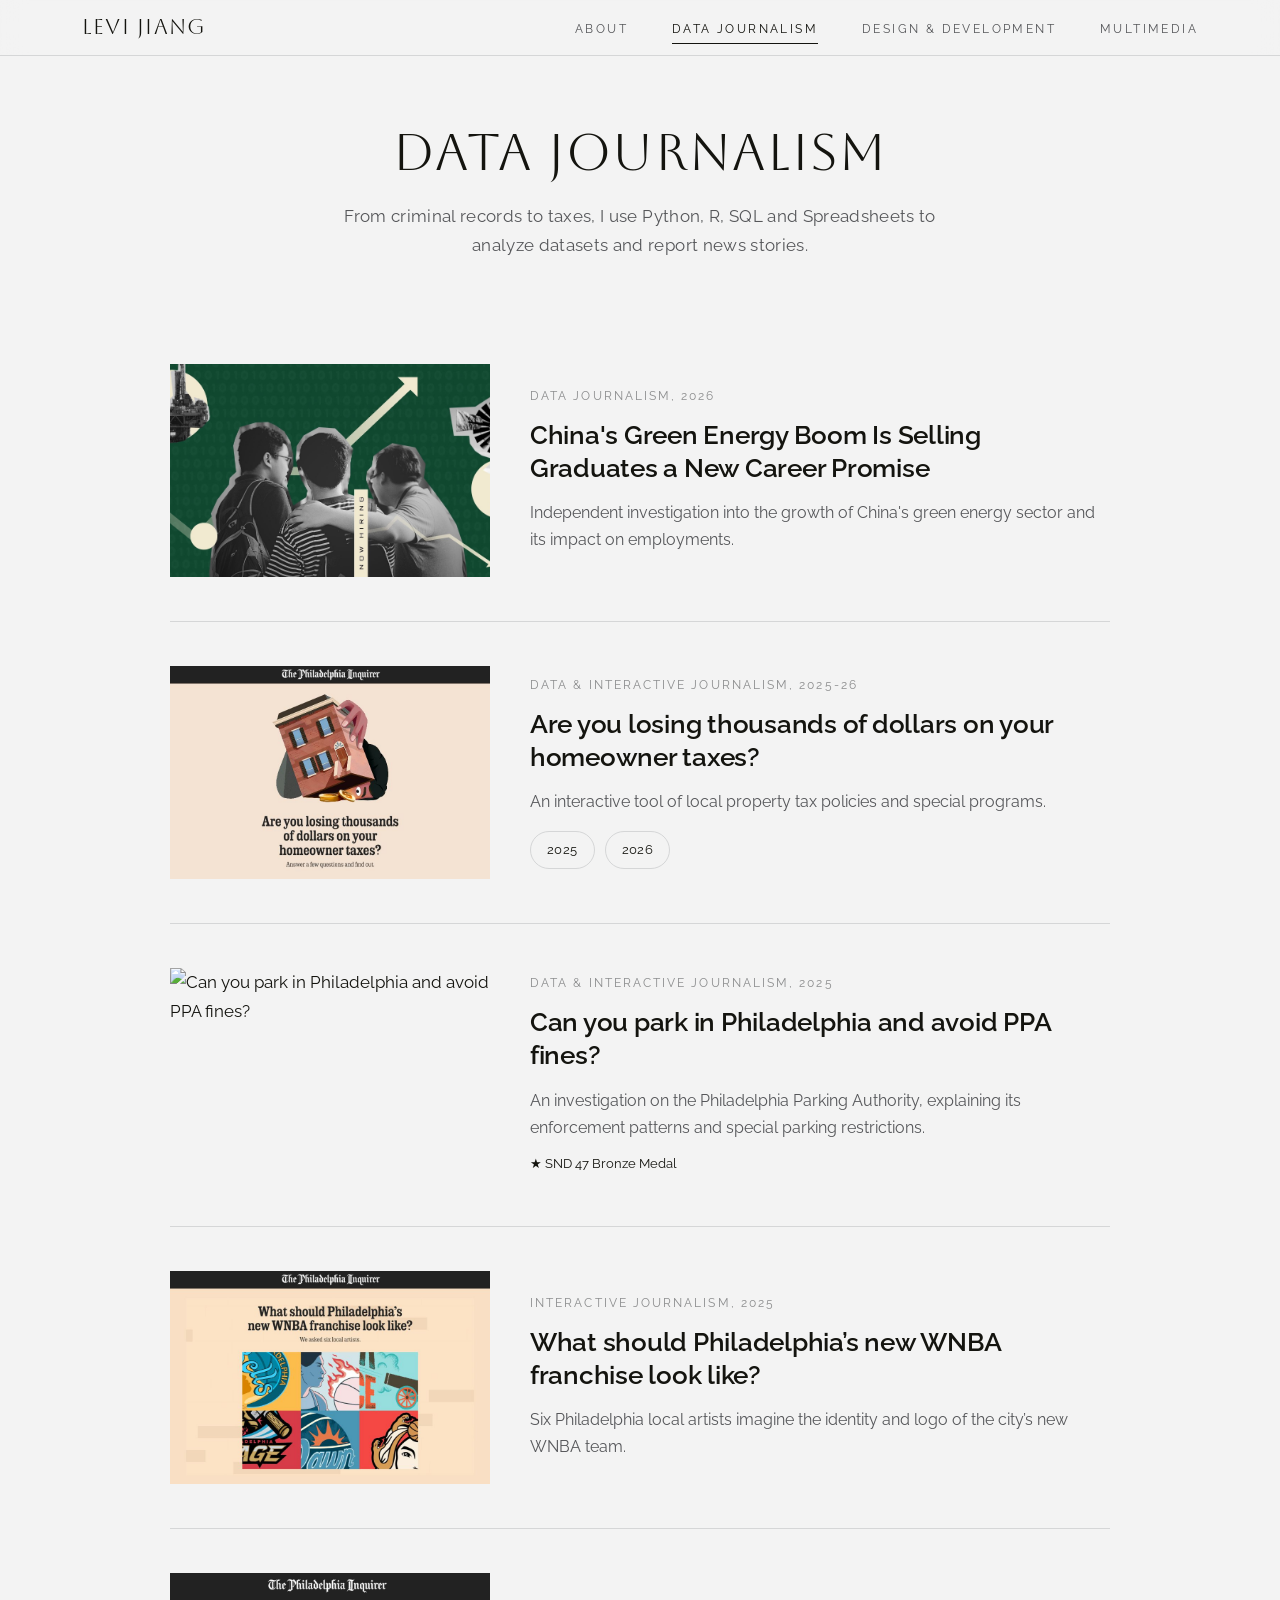
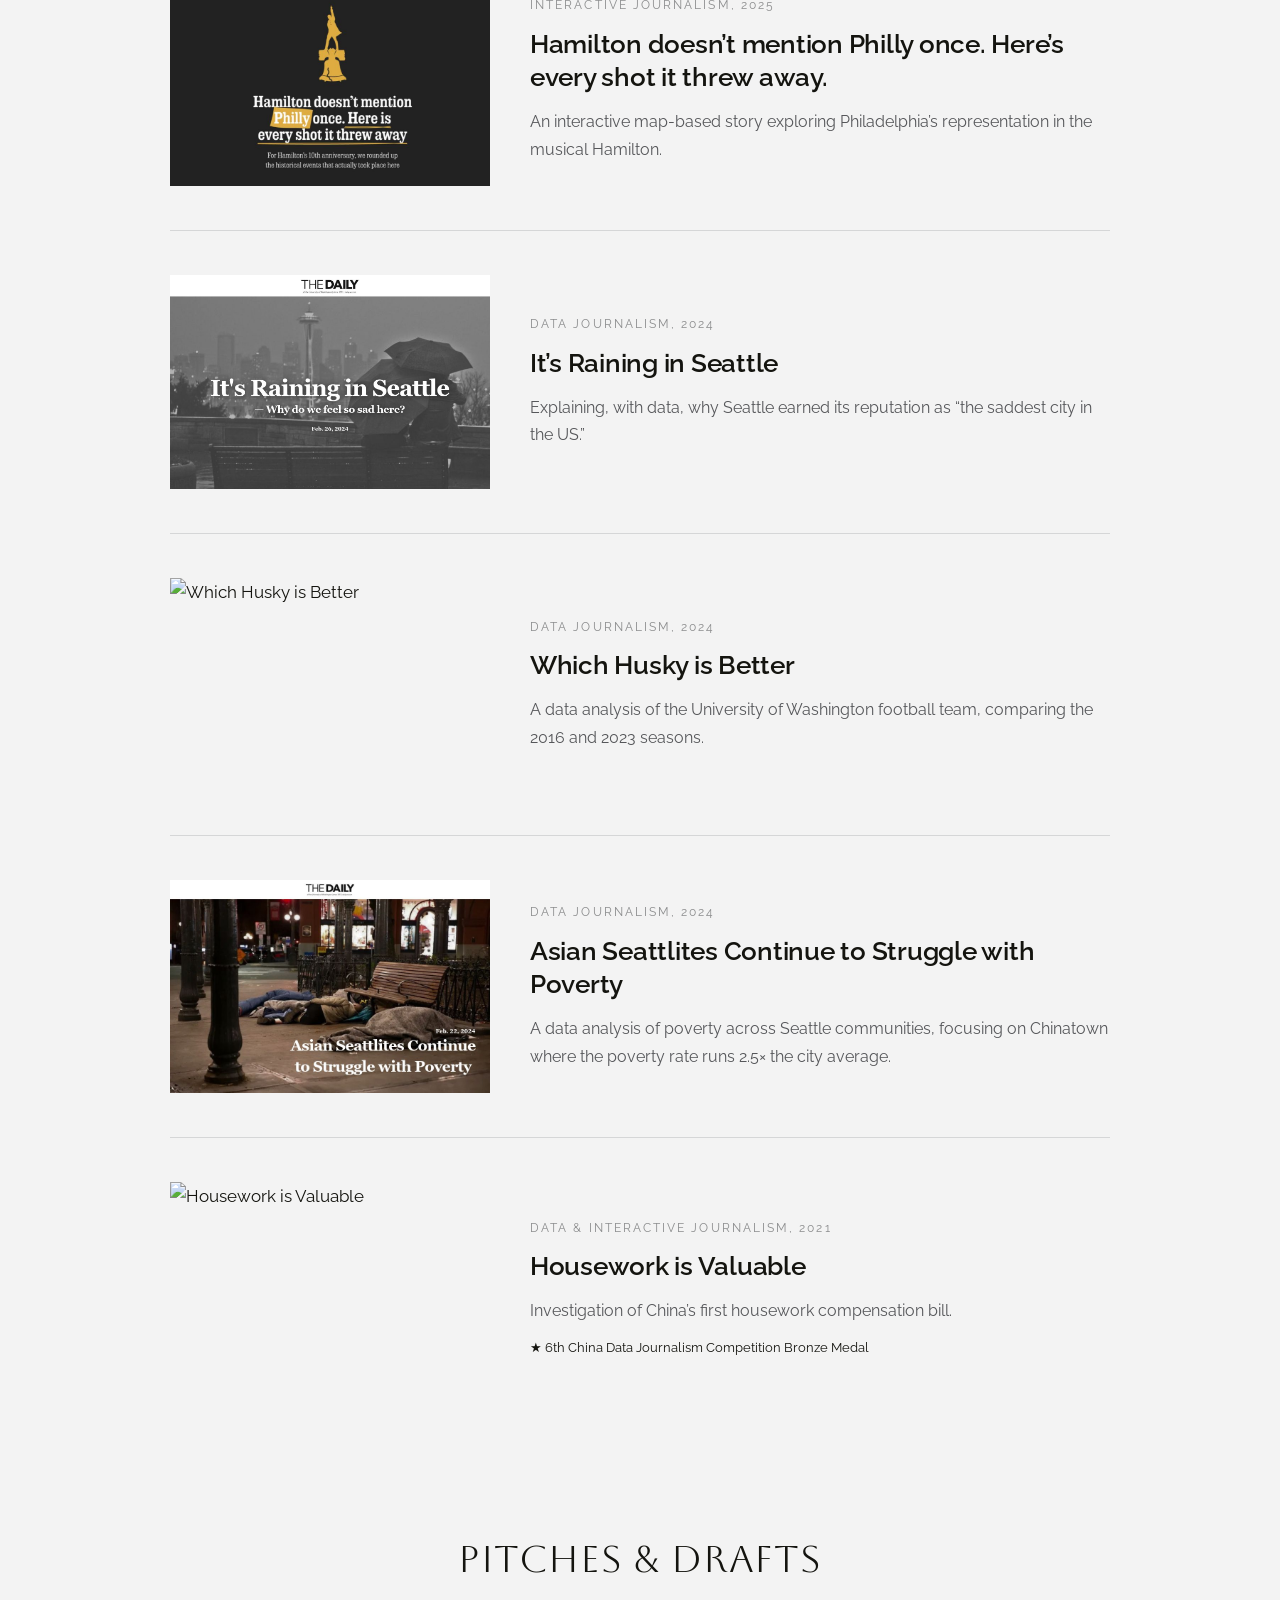
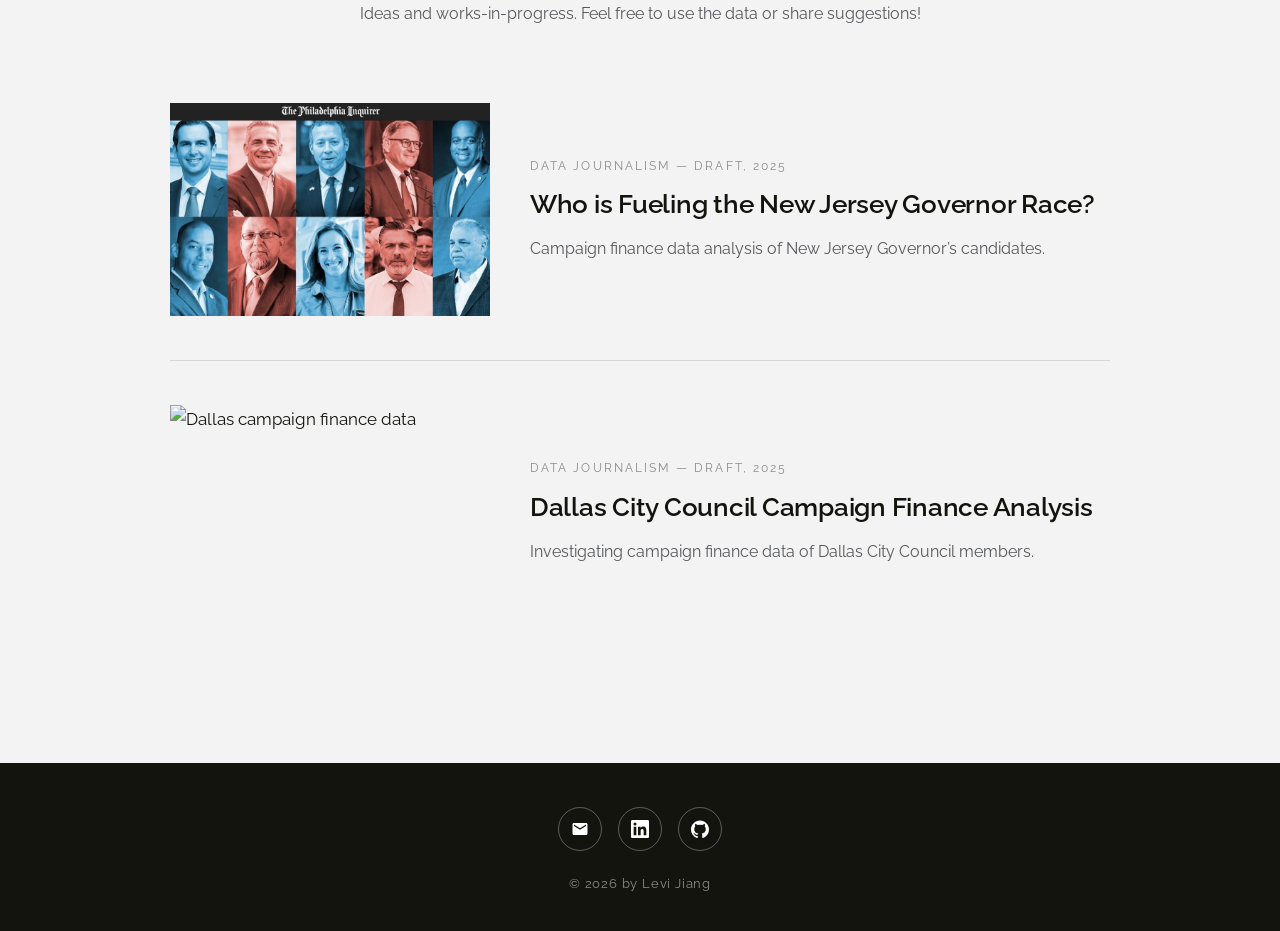
==== commit 6591737f: "changed body text font" ====
--- a/data-journalism.html
+++ b/data-journalism.html
@@ -7,8 +7,8 @@
   <meta name="description" content="Data journalism work by Levi Jiang." />
   <link rel="preconnect" href="https://fonts.googleapis.com" />
   <link rel="preconnect" href="https://fonts.gstatic.com" crossorigin />
-  <link href="https://fonts.googleapis.com/css2?family=Aboreto&family=DM+Sans:wght@400;500;600&display=swap" rel="stylesheet" />
-  <link rel="stylesheet" href="css/style.css?v=53" />
+  <link href="https://fonts.googleapis.com/css2?family=Aboreto&family=Raleway:wght@400;500;600&display=swap" rel="stylesheet" />
+  <link rel="stylesheet" href="css/style.css?v=54" />
   <link rel="icon" href="assets/Pics/icon.png" type="image/x-icon">
 </head>
 <body>
--- a/css/style.css
+++ b/css/style.css
@@ -7,8 +7,8 @@
   --line: #d5d6d7;
   --maxw: 1180px;
   --display: "Aboreto", "Times New Roman", serif;
-  --sans: "DM Sans", -apple-system, BlinkMacSystemFont, "Segoe UI", Roboto, sans-serif;
-  --body: "DM Sans", -apple-system, BlinkMacSystemFont, "Segoe UI", Roboto, sans-serif;
+  --sans: "Raleway", -apple-system, BlinkMacSystemFont, "Segoe UI", Roboto, sans-serif;
+  --body: "Raleway", -apple-system, BlinkMacSystemFont, "Segoe UI", Roboto, sans-serif;
 }
 
 * { box-sizing: border-box; margin: 0; padding: 0; }
